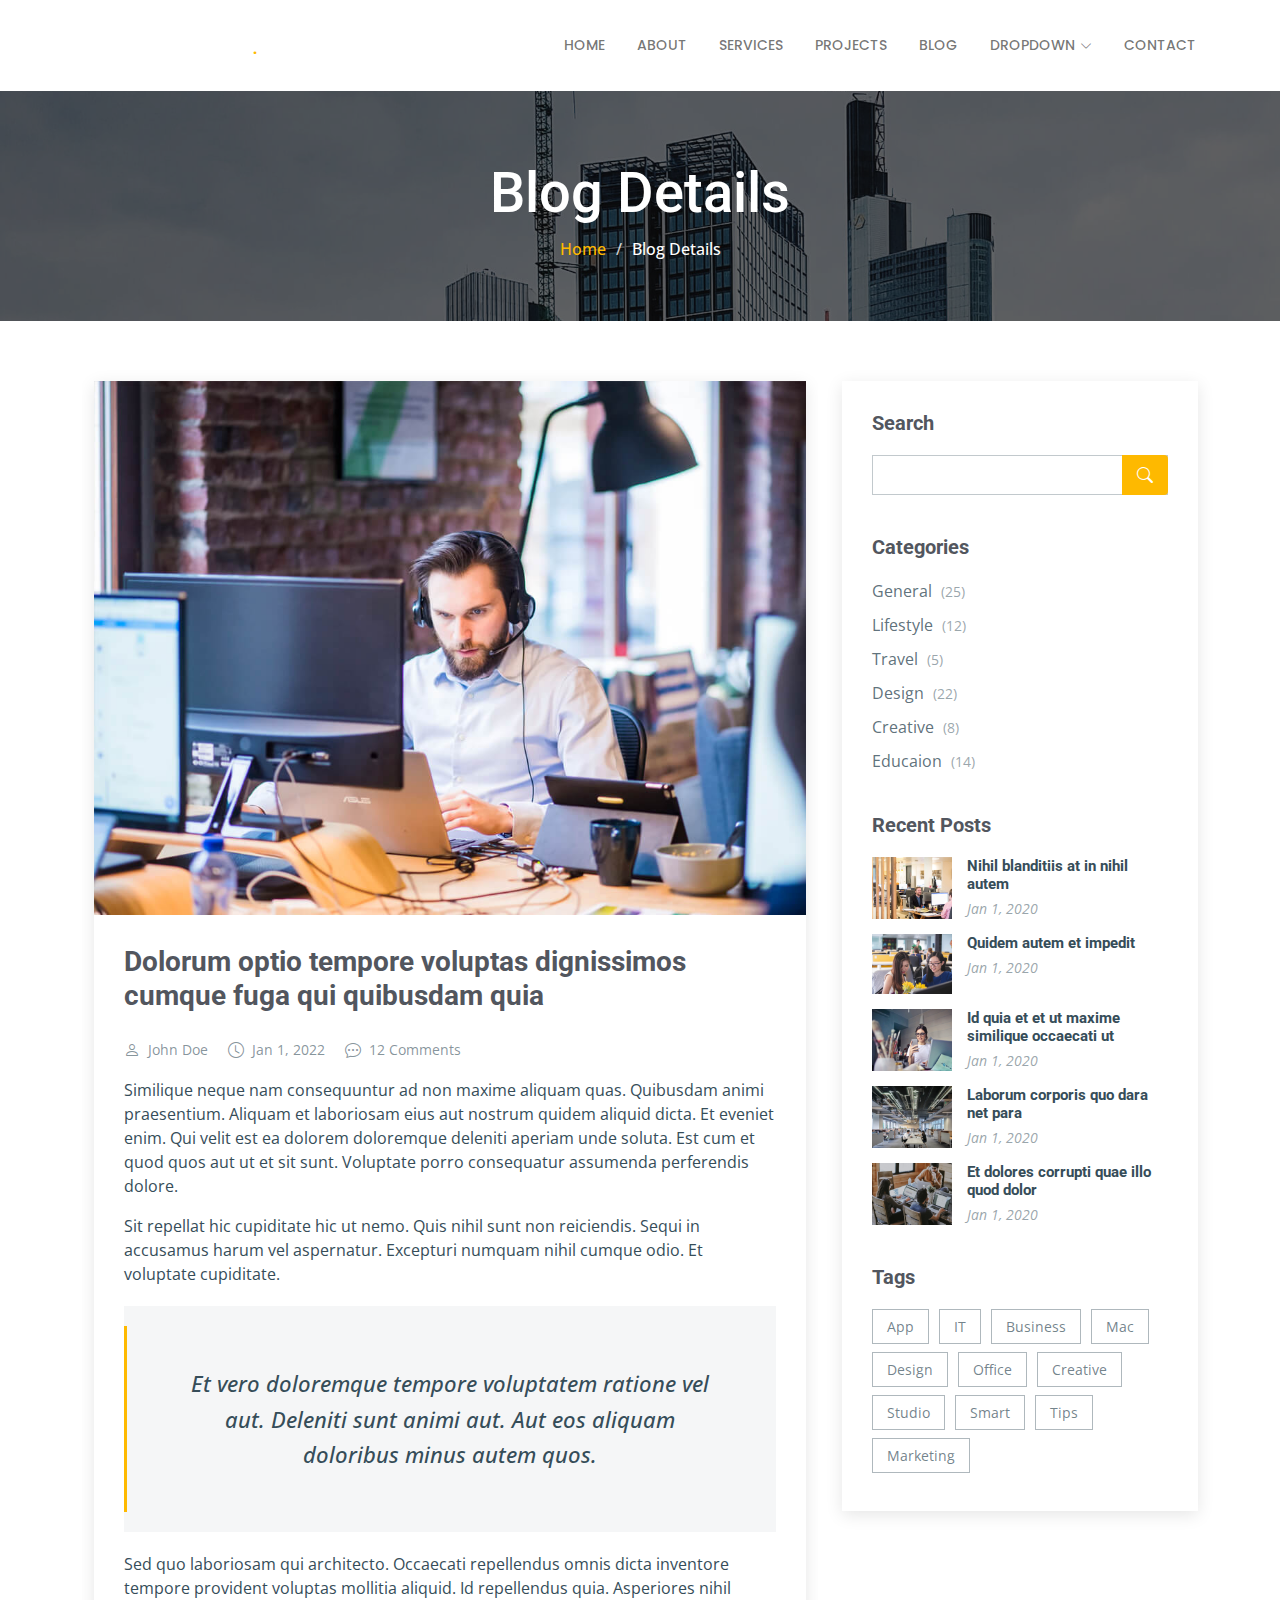
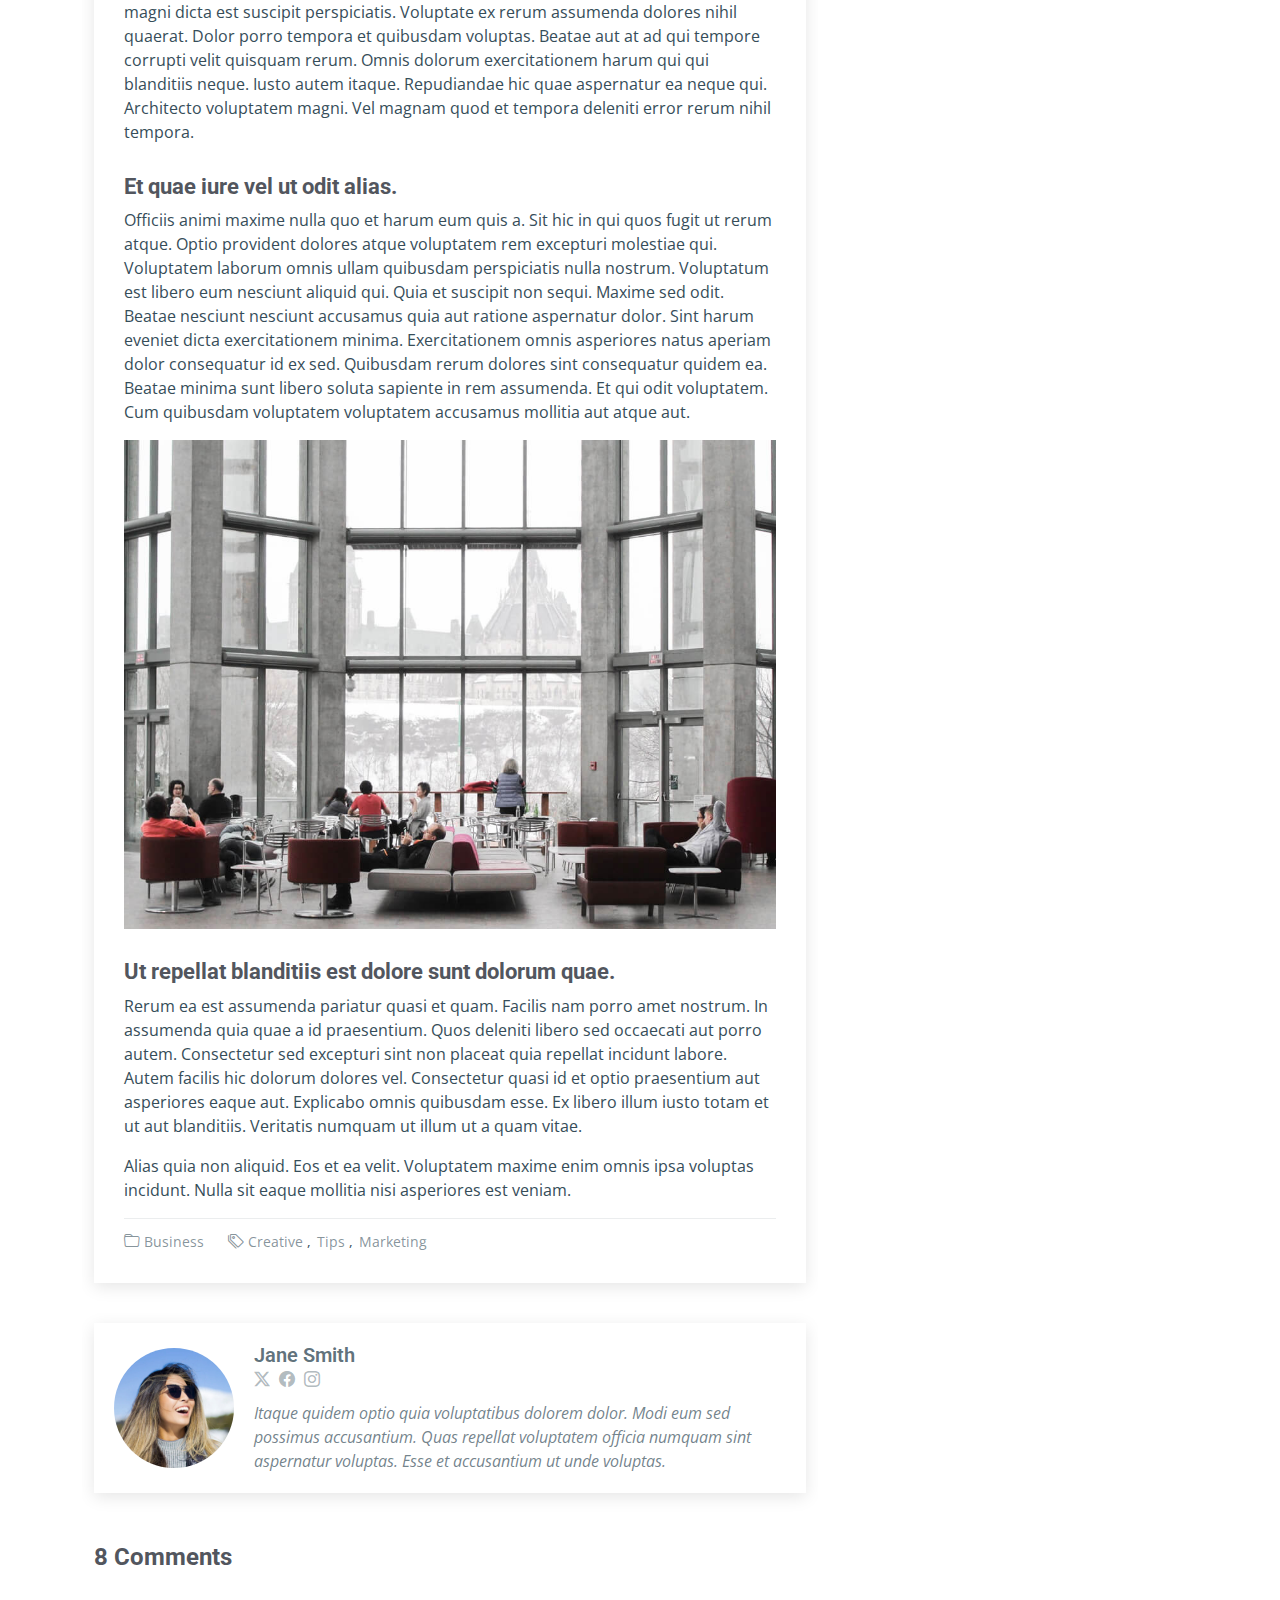
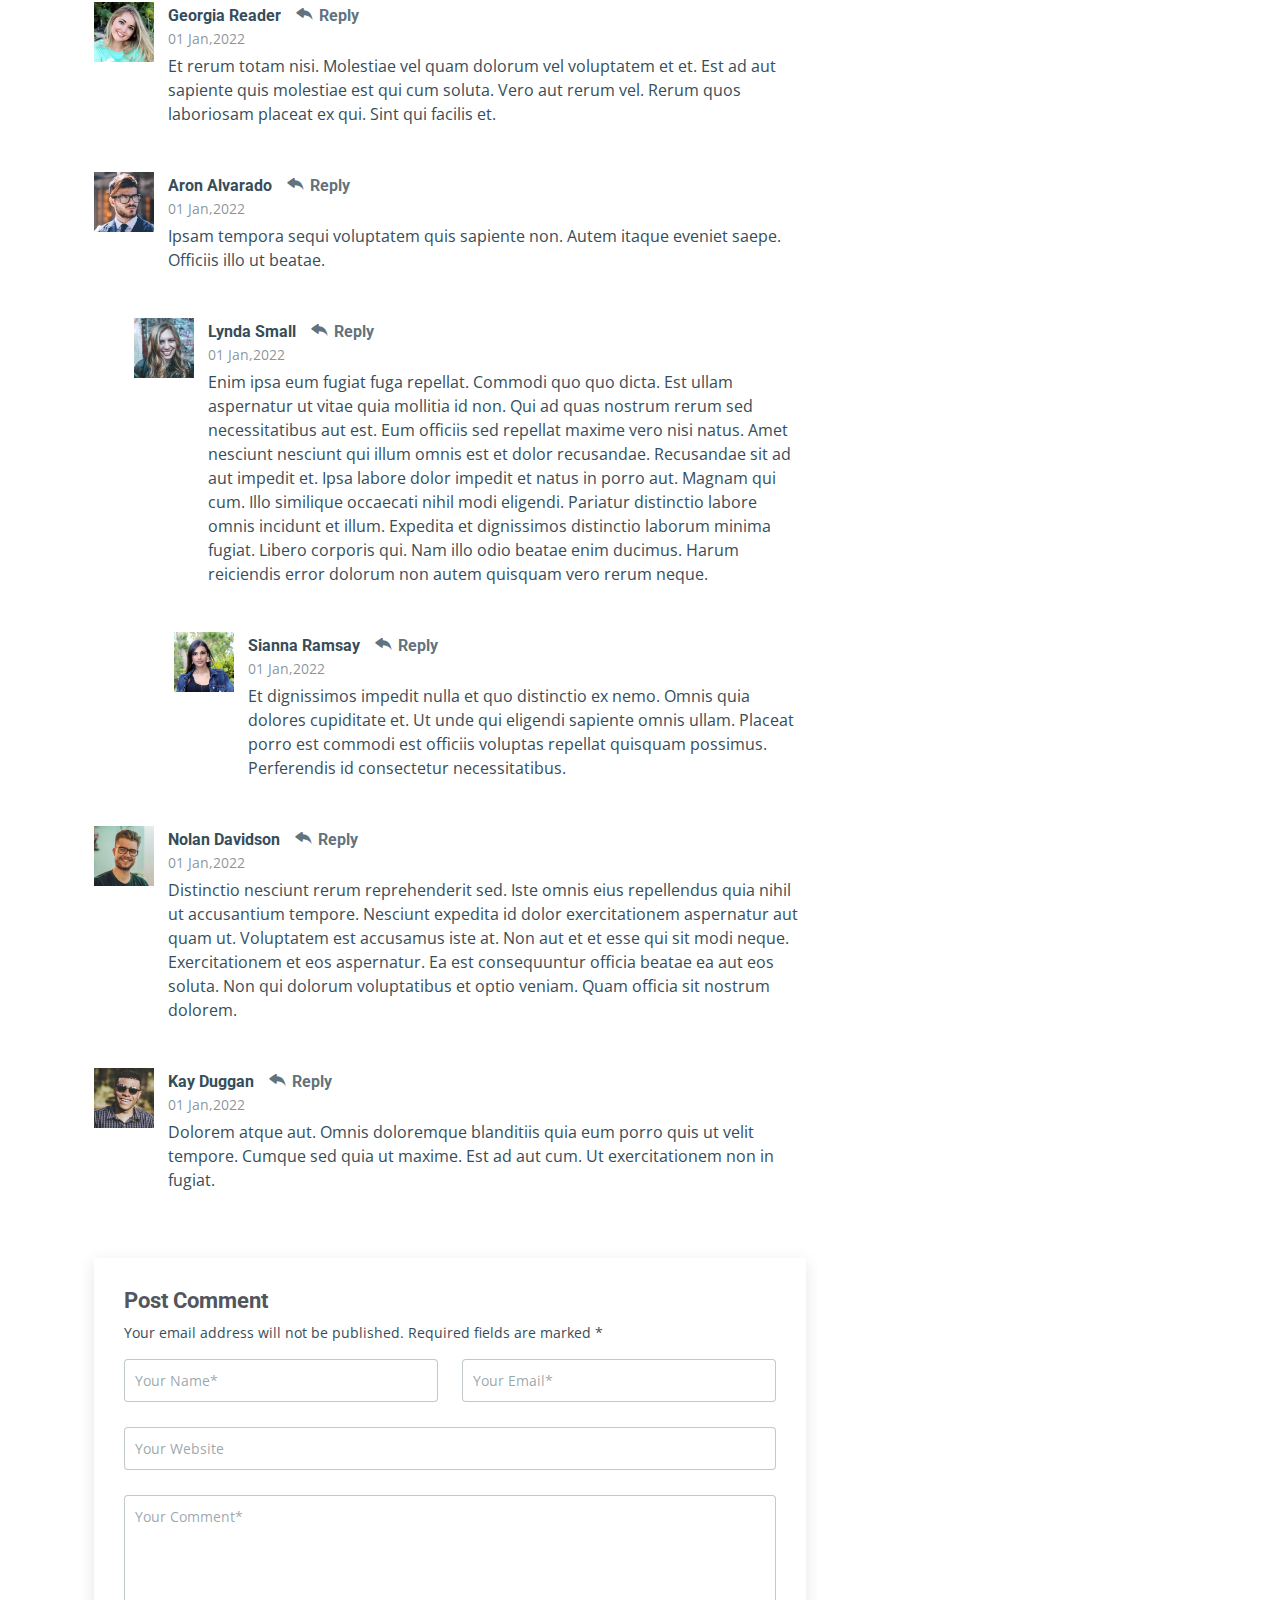
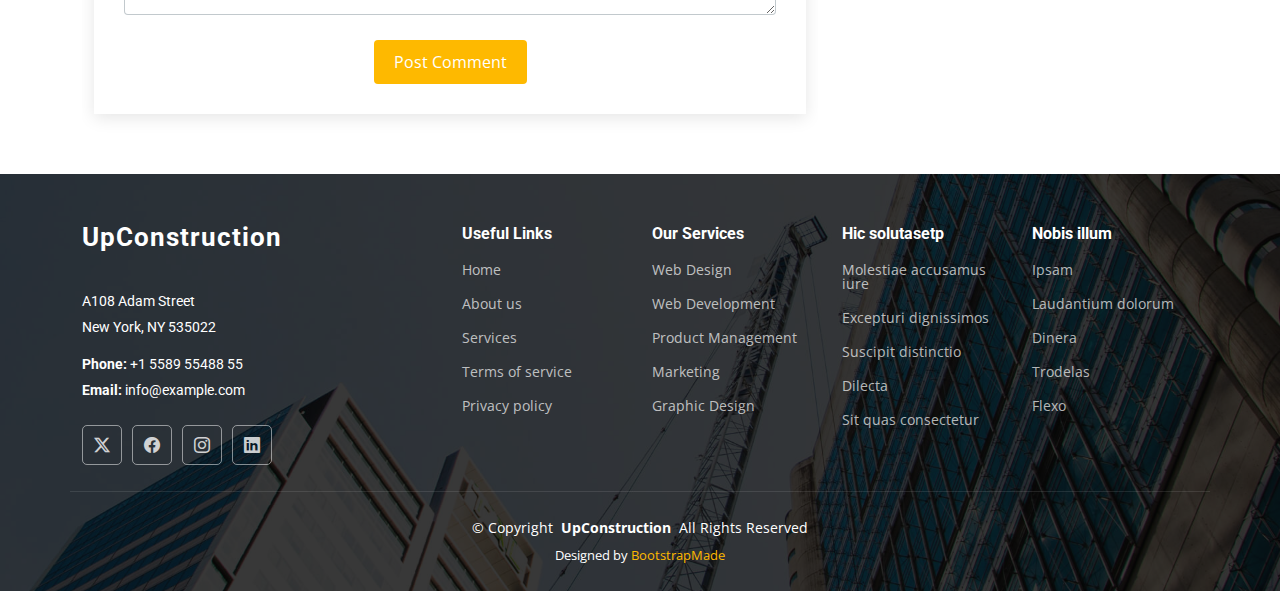
==== blog-details.html @ a58b8986 "Initial commit" ====
<!DOCTYPE html>
<html lang="en">

<head>
  <meta charset="utf-8">
  <meta content="width=device-width, initial-scale=1.0" name="viewport">
  <title>Blog Details - UpConstruction Bootstrap Template</title>
  <meta content="" name="description">
  <meta content="" name="keywords">

  <!-- Favicons -->
  <link href="assets/img/favicon.png" rel="icon">
  <link href="assets/img/apple-touch-icon.png" rel="apple-touch-icon">

  <!-- Fonts -->
  <link href="https://fonts.googleapis.com" rel="preconnect">
  <link href="https://fonts.gstatic.com" rel="preconnect" crossorigin>
  <link href="https://fonts.googleapis.com/css2?family=Roboto:ital,wght@0,100;0,300;0,400;0,500;0,700;0,900;1,100;1,300;1,400;1,500;1,700;1,900&family=Open+Sans:ital,wght@0,300;0,400;0,500;0,600;0,700;0,800;1,300;1,400;1,500;1,600;1,700;1,800&family=Poppins:ital,wght@0,100;0,200;0,300;0,400;0,500;0,600;0,700;0,800;0,900;1,100;1,200;1,300;1,400;1,500;1,600;1,700;1,800;1,900&display=swap" rel="stylesheet">

  <!-- Vendor CSS Files -->
  <link href="assets/vendor/bootstrap/css/bootstrap.min.css" rel="stylesheet">
  <link href="assets/vendor/bootstrap-icons/bootstrap-icons.css" rel="stylesheet">
  <link href="assets/vendor/aos/aos.css" rel="stylesheet">
  <link href="assets/vendor/fontawesome-free/css/all.min.css" rel="stylesheet">
  <link href="assets/vendor/glightbox/css/glightbox.min.css" rel="stylesheet">
  <link href="assets/vendor/swiper/swiper-bundle.min.css" rel="stylesheet">

  <!-- Main CSS File -->
  <link href="assets/css/main.css" rel="stylesheet">

  <!-- =======================================================
  * Template Name: UpConstruction
  * Template URL: https://bootstrapmade.com/upconstruction-bootstrap-construction-website-template/
  * Updated: Jun 29 2024 with Bootstrap v5.3.3
  * Author: BootstrapMade.com
  * License: https://bootstrapmade.com/license/
  ======================================================== -->
</head>

<body class="blog-details-page">

  <header id="header" class="header d-flex align-items-center fixed-top">
    <div class="container-fluid container-xl position-relative d-flex align-items-center justify-content-between">

      <a href="index.html" class="logo d-flex align-items-center">
        <!-- Uncomment the line below if you also wish to use an image logo -->
        <!-- <img src="assets/img/logo.png" alt=""> -->
        <h1 class="sitename">UpConstruction</h1> <span>.</span>
      </a>

      <nav id="navmenu" class="navmenu">
        <ul>
          <li><a href="index.html">Home</a></li>
          <li><a href="about.html">About</a></li>
          <li><a href="services.html">Services</a></li>
          <li><a href="projects.html">Projects</a></li>
          <li><a href="blog.html">Blog</a></li>
          <li class="dropdown"><a href="#"><span>Dropdown</span> <i class="bi bi-chevron-down toggle-dropdown"></i></a>
            <ul>
              <li><a href="#">Dropdown 1</a></li>
              <li class="dropdown"><a href="#"><span>Deep Dropdown</span> <i class="bi bi-chevron-down toggle-dropdown"></i></a>
                <ul>
                  <li><a href="#">Deep Dropdown 1</a></li>
                  <li><a href="#">Deep Dropdown 2</a></li>
                  <li><a href="#">Deep Dropdown 3</a></li>
                  <li><a href="#">Deep Dropdown 4</a></li>
                  <li><a href="#">Deep Dropdown 5</a></li>
                </ul>
              </li>
              <li><a href="#">Dropdown 2</a></li>
              <li><a href="#">Dropdown 3</a></li>
              <li><a href="#">Dropdown 4</a></li>
            </ul>
          </li>
          <li><a href="contact.html">Contact</a></li>
        </ul>
        <i class="mobile-nav-toggle d-xl-none bi bi-list"></i>
      </nav>

    </div>
  </header>

  <main class="main">

    <!-- Page Title -->
    <div class="page-title dark-background" style="background-image: url(assets/img/page-title-bg.jpg);">
      <div class="container position-relative">
        <h1>Blog Details</h1>
        <nav class="breadcrumbs">
          <ol>
            <li><a href="index.html">Home</a></li>
            <li class="current">Blog Details</li>
          </ol>
        </nav>
      </div>
    </div><!-- End Page Title -->

    <div class="container">
      <div class="row">

        <div class="col-lg-8">

          <!-- Blog Details Section -->
          <section id="blog-details" class="blog-details section">
            <div class="container">

              <article class="article">

                <div class="post-img">
                  <img src="assets/img/blog/blog-1.jpg" alt="" class="img-fluid">
                </div>

                <h2 class="title">Dolorum optio tempore voluptas dignissimos cumque fuga qui quibusdam quia</h2>

                <div class="meta-top">
                  <ul>
                    <li class="d-flex align-items-center"><i class="bi bi-person"></i> <a href="blog-details.html">John Doe</a></li>
                    <li class="d-flex align-items-center"><i class="bi bi-clock"></i> <a href="blog-details.html"><time datetime="2020-01-01">Jan 1, 2022</time></a></li>
                    <li class="d-flex align-items-center"><i class="bi bi-chat-dots"></i> <a href="blog-details.html">12 Comments</a></li>
                  </ul>
                </div><!-- End meta top -->

                <div class="content">
                  <p>
                    Similique neque nam consequuntur ad non maxime aliquam quas. Quibusdam animi praesentium. Aliquam et laboriosam eius aut nostrum quidem aliquid dicta.
                    Et eveniet enim. Qui velit est ea dolorem doloremque deleniti aperiam unde soluta. Est cum et quod quos aut ut et sit sunt. Voluptate porro consequatur assumenda perferendis dolore.
                  </p>

                  <p>
                    Sit repellat hic cupiditate hic ut nemo. Quis nihil sunt non reiciendis. Sequi in accusamus harum vel aspernatur. Excepturi numquam nihil cumque odio. Et voluptate cupiditate.
                  </p>

                  <blockquote>
                    <p>
                      Et vero doloremque tempore voluptatem ratione vel aut. Deleniti sunt animi aut. Aut eos aliquam doloribus minus autem quos.
                    </p>
                  </blockquote>

                  <p>
                    Sed quo laboriosam qui architecto. Occaecati repellendus omnis dicta inventore tempore provident voluptas mollitia aliquid. Id repellendus quia. Asperiores nihil magni dicta est suscipit perspiciatis. Voluptate ex rerum assumenda dolores nihil quaerat.
                    Dolor porro tempora et quibusdam voluptas. Beatae aut at ad qui tempore corrupti velit quisquam rerum. Omnis dolorum exercitationem harum qui qui blanditiis neque.
                    Iusto autem itaque. Repudiandae hic quae aspernatur ea neque qui. Architecto voluptatem magni. Vel magnam quod et tempora deleniti error rerum nihil tempora.
                  </p>

                  <h3>Et quae iure vel ut odit alias.</h3>
                  <p>
                    Officiis animi maxime nulla quo et harum eum quis a. Sit hic in qui quos fugit ut rerum atque. Optio provident dolores atque voluptatem rem excepturi molestiae qui. Voluptatem laborum omnis ullam quibusdam perspiciatis nulla nostrum. Voluptatum est libero eum nesciunt aliquid qui.
                    Quia et suscipit non sequi. Maxime sed odit. Beatae nesciunt nesciunt accusamus quia aut ratione aspernatur dolor. Sint harum eveniet dicta exercitationem minima. Exercitationem omnis asperiores natus aperiam dolor consequatur id ex sed. Quibusdam rerum dolores sint consequatur quidem ea.
                    Beatae minima sunt libero soluta sapiente in rem assumenda. Et qui odit voluptatem. Cum quibusdam voluptatem voluptatem accusamus mollitia aut atque aut.
                  </p>
                  <img src="assets/img/blog/blog-inside-post.jpg" class="img-fluid" alt="">

                  <h3>Ut repellat blanditiis est dolore sunt dolorum quae.</h3>
                  <p>
                    Rerum ea est assumenda pariatur quasi et quam. Facilis nam porro amet nostrum. In assumenda quia quae a id praesentium. Quos deleniti libero sed occaecati aut porro autem. Consectetur sed excepturi sint non placeat quia repellat incidunt labore. Autem facilis hic dolorum dolores vel.
                    Consectetur quasi id et optio praesentium aut asperiores eaque aut. Explicabo omnis quibusdam esse. Ex libero illum iusto totam et ut aut blanditiis. Veritatis numquam ut illum ut a quam vitae.
                  </p>
                  <p>
                    Alias quia non aliquid. Eos et ea velit. Voluptatem maxime enim omnis ipsa voluptas incidunt. Nulla sit eaque mollitia nisi asperiores est veniam.
                  </p>

                </div><!-- End post content -->

                <div class="meta-bottom">
                  <i class="bi bi-folder"></i>
                  <ul class="cats">
                    <li><a href="#">Business</a></li>
                  </ul>

                  <i class="bi bi-tags"></i>
                  <ul class="tags">
                    <li><a href="#">Creative</a></li>
                    <li><a href="#">Tips</a></li>
                    <li><a href="#">Marketing</a></li>
                  </ul>
                </div><!-- End meta bottom -->

              </article>

            </div>
          </section><!-- /Blog Details Section -->

          <!-- Blog Author Section -->
          <section id="blog-author" class="blog-author section">

            <div class="container">
              <div class="author-container d-flex align-items-center">
                <img src="assets/img/blog/blog-author.jpg" class="rounded-circle flex-shrink-0" alt="">
                <div>
                  <h4>Jane Smith</h4>
                  <div class="social-links">
                    <a href="https://x.com/#"><i class="bi bi-twitter-x"></i></a>
                    <a href="https://facebook.com/#"><i class="bi bi-facebook"></i></a>
                    <a href="https://instagram.com/#"><i class="biu bi-instagram"></i></a>
                  </div>
                  <p>
                    Itaque quidem optio quia voluptatibus dolorem dolor. Modi eum sed possimus accusantium. Quas repellat voluptatem officia numquam sint aspernatur voluptas. Esse et accusantium ut unde voluptas.
                  </p>
                </div>
              </div>
            </div>

          </section><!-- /Blog Author Section -->

          <!-- Blog Comments Section -->
          <section id="blog-comments" class="blog-comments section">

            <div class="container">

              <h4 class="comments-count">8 Comments</h4>

              <div id="comment-1" class="comment">
                <div class="d-flex">
                  <div class="comment-img"><img src="assets/img/blog/comments-1.jpg" alt=""></div>
                  <div>
                    <h5><a href="">Georgia Reader</a> <a href="#" class="reply"><i class="bi bi-reply-fill"></i> Reply</a></h5>
                    <time datetime="2020-01-01">01 Jan,2022</time>
                    <p>
                      Et rerum totam nisi. Molestiae vel quam dolorum vel voluptatem et et. Est ad aut sapiente quis molestiae est qui cum soluta.
                      Vero aut rerum vel. Rerum quos laboriosam placeat ex qui. Sint qui facilis et.
                    </p>
                  </div>
                </div>
              </div><!-- End comment #1 -->

              <div id="comment-2" class="comment">
                <div class="d-flex">
                  <div class="comment-img"><img src="assets/img/blog/comments-2.jpg" alt=""></div>
                  <div>
                    <h5><a href="">Aron Alvarado</a> <a href="#" class="reply"><i class="bi bi-reply-fill"></i> Reply</a></h5>
                    <time datetime="2020-01-01">01 Jan,2022</time>
                    <p>
                      Ipsam tempora sequi voluptatem quis sapiente non. Autem itaque eveniet saepe. Officiis illo ut beatae.
                    </p>
                  </div>
                </div>

                <div id="comment-reply-1" class="comment comment-reply">
                  <div class="d-flex">
                    <div class="comment-img"><img src="assets/img/blog/comments-3.jpg" alt=""></div>
                    <div>
                      <h5><a href="">Lynda Small</a> <a href="#" class="reply"><i class="bi bi-reply-fill"></i> Reply</a></h5>
                      <time datetime="2020-01-01">01 Jan,2022</time>
                      <p>
                        Enim ipsa eum fugiat fuga repellat. Commodi quo quo dicta. Est ullam aspernatur ut vitae quia mollitia id non. Qui ad quas nostrum rerum sed necessitatibus aut est. Eum officiis sed repellat maxime vero nisi natus. Amet nesciunt nesciunt qui illum omnis est et dolor recusandae.

                        Recusandae sit ad aut impedit et. Ipsa labore dolor impedit et natus in porro aut. Magnam qui cum. Illo similique occaecati nihil modi eligendi. Pariatur distinctio labore omnis incidunt et illum. Expedita et dignissimos distinctio laborum minima fugiat.

                        Libero corporis qui. Nam illo odio beatae enim ducimus. Harum reiciendis error dolorum non autem quisquam vero rerum neque.
                      </p>
                    </div>
                  </div>

                  <div id="comment-reply-2" class="comment comment-reply">
                    <div class="d-flex">
                      <div class="comment-img"><img src="assets/img/blog/comments-4.jpg" alt=""></div>
                      <div>
                        <h5><a href="">Sianna Ramsay</a> <a href="#" class="reply"><i class="bi bi-reply-fill"></i> Reply</a></h5>
                        <time datetime="2020-01-01">01 Jan,2022</time>
                        <p>
                          Et dignissimos impedit nulla et quo distinctio ex nemo. Omnis quia dolores cupiditate et. Ut unde qui eligendi sapiente omnis ullam. Placeat porro est commodi est officiis voluptas repellat quisquam possimus. Perferendis id consectetur necessitatibus.
                        </p>
                      </div>
                    </div>

                  </div><!-- End comment reply #2-->

                </div><!-- End comment reply #1-->

              </div><!-- End comment #2-->

              <div id="comment-3" class="comment">
                <div class="d-flex">
                  <div class="comment-img"><img src="assets/img/blog/comments-5.jpg" alt=""></div>
                  <div>
                    <h5><a href="">Nolan Davidson</a> <a href="#" class="reply"><i class="bi bi-reply-fill"></i> Reply</a></h5>
                    <time datetime="2020-01-01">01 Jan,2022</time>
                    <p>
                      Distinctio nesciunt rerum reprehenderit sed. Iste omnis eius repellendus quia nihil ut accusantium tempore. Nesciunt expedita id dolor exercitationem aspernatur aut quam ut. Voluptatem est accusamus iste at.
                      Non aut et et esse qui sit modi neque. Exercitationem et eos aspernatur. Ea est consequuntur officia beatae ea aut eos soluta. Non qui dolorum voluptatibus et optio veniam. Quam officia sit nostrum dolorem.
                    </p>
                  </div>
                </div>

              </div><!-- End comment #3 -->

              <div id="comment-4" class="comment">
                <div class="d-flex">
                  <div class="comment-img"><img src="assets/img/blog/comments-6.jpg" alt=""></div>
                  <div>
                    <h5><a href="">Kay Duggan</a> <a href="#" class="reply"><i class="bi bi-reply-fill"></i> Reply</a></h5>
                    <time datetime="2020-01-01">01 Jan,2022</time>
                    <p>
                      Dolorem atque aut. Omnis doloremque blanditiis quia eum porro quis ut velit tempore. Cumque sed quia ut maxime. Est ad aut cum. Ut exercitationem non in fugiat.
                    </p>
                  </div>
                </div>

              </div><!-- End comment #4 -->

            </div>

          </section><!-- /Blog Comments Section -->

          <!-- Comment Form Section -->
          <section id="comment-form" class="comment-form section">
            <div class="container">

              <form action="">

                <h4>Post Comment</h4>
                <p>Your email address will not be published. Required fields are marked * </p>
                <div class="row">
                  <div class="col-md-6 form-group">
                    <input name="name" type="text" class="form-control" placeholder="Your Name*">
                  </div>
                  <div class="col-md-6 form-group">
                    <input name="email" type="text" class="form-control" placeholder="Your Email*">
                  </div>
                </div>
                <div class="row">
                  <div class="col form-group">
                    <input name="website" type="text" class="form-control" placeholder="Your Website">
                  </div>
                </div>
                <div class="row">
                  <div class="col form-group">
                    <textarea name="comment" class="form-control" placeholder="Your Comment*"></textarea>
                  </div>
                </div>

                <div class="text-center">
                  <button type="submit" class="btn btn-primary">Post Comment</button>
                </div>

              </form>

            </div>
          </section><!-- /Comment Form Section -->

        </div>

        <div class="col-lg-4 sidebar">

          <div class="widgets-container">

            <!-- Search Widget -->
            <div class="search-widget widget-item">

              <h3 class="widget-title">Search</h3>
              <form action="">
                <input type="text">
                <button type="submit" title="Search"><i class="bi bi-search"></i></button>
              </form>

            </div><!--/Search Widget -->

            <!-- Categories Widget -->
            <div class="categories-widget widget-item">

              <h3 class="widget-title">Categories</h3>
              <ul class="mt-3">
                <li><a href="#">General <span>(25)</span></a></li>
                <li><a href="#">Lifestyle <span>(12)</span></a></li>
                <li><a href="#">Travel <span>(5)</span></a></li>
                <li><a href="#">Design <span>(22)</span></a></li>
                <li><a href="#">Creative <span>(8)</span></a></li>
                <li><a href="#">Educaion <span>(14)</span></a></li>
              </ul>

            </div><!--/Categories Widget -->

            <!-- Recent Posts Widget -->
            <div class="recent-posts-widget widget-item">

              <h3 class="widget-title">Recent Posts</h3>

              <div class="post-item">
                <img src="assets/img/blog/blog-recent-1.jpg" alt="" class="flex-shrink-0">
                <div>
                  <h4><a href="blog-details.html">Nihil blanditiis at in nihil autem</a></h4>
                  <time datetime="2020-01-01">Jan 1, 2020</time>
                </div>
              </div><!-- End recent post item-->

              <div class="post-item">
                <img src="assets/img/blog/blog-recent-2.jpg" alt="" class="flex-shrink-0">
                <div>
                  <h4><a href="blog-details.html">Quidem autem et impedit</a></h4>
                  <time datetime="2020-01-01">Jan 1, 2020</time>
                </div>
              </div><!-- End recent post item-->

              <div class="post-item">
                <img src="assets/img/blog/blog-recent-3.jpg" alt="" class="flex-shrink-0">
                <div>
                  <h4><a href="blog-details.html">Id quia et et ut maxime similique occaecati ut</a></h4>
                  <time datetime="2020-01-01">Jan 1, 2020</time>
                </div>
              </div><!-- End recent post item-->

              <div class="post-item">
                <img src="assets/img/blog/blog-recent-4.jpg" alt="" class="flex-shrink-0">
                <div>
                  <h4><a href="blog-details.html">Laborum corporis quo dara net para</a></h4>
                  <time datetime="2020-01-01">Jan 1, 2020</time>
                </div>
              </div><!-- End recent post item-->

              <div class="post-item">
                <img src="assets/img/blog/blog-recent-5.jpg" alt="" class="flex-shrink-0">
                <div>
                  <h4><a href="blog-details.html">Et dolores corrupti quae illo quod dolor</a></h4>
                  <time datetime="2020-01-01">Jan 1, 2020</time>
                </div>
              </div><!-- End recent post item-->

            </div><!--/Recent Posts Widget -->

            <!-- Tags Widget -->
            <div class="tags-widget widget-item">

              <h3 class="widget-title">Tags</h3>
              <ul>
                <li><a href="#">App</a></li>
                <li><a href="#">IT</a></li>
                <li><a href="#">Business</a></li>
                <li><a href="#">Mac</a></li>
                <li><a href="#">Design</a></li>
                <li><a href="#">Office</a></li>
                <li><a href="#">Creative</a></li>
                <li><a href="#">Studio</a></li>
                <li><a href="#">Smart</a></li>
                <li><a href="#">Tips</a></li>
                <li><a href="#">Marketing</a></li>
              </ul>

            </div><!--/Tags Widget -->

          </div>

        </div>

      </div>
    </div>

  </main>

  <footer id="footer" class="footer dark-background">

    <div class="container footer-top">
      <div class="row gy-4">
        <div class="col-lg-4 col-md-6 footer-about">
          <a href="index.html" class="logo d-flex align-items-center">
            <span class="sitename">UpConstruction</span>
          </a>
          <div class="footer-contact pt-3">
            <p>A108 Adam Street</p>
            <p>New York, NY 535022</p>
            <p class="mt-3"><strong>Phone:</strong> <span>+1 5589 55488 55</span></p>
            <p><strong>Email:</strong> <span>info@example.com</span></p>
          </div>
          <div class="social-links d-flex mt-4">
            <a href=""><i class="bi bi-twitter-x"></i></a>
            <a href=""><i class="bi bi-facebook"></i></a>
            <a href=""><i class="bi bi-instagram"></i></a>
            <a href=""><i class="bi bi-linkedin"></i></a>
          </div>
        </div>

        <div class="col-lg-2 col-md-3 footer-links">
          <h4>Useful Links</h4>
          <ul>
            <li><a href="#">Home</a></li>
            <li><a href="#">About us</a></li>
            <li><a href="#">Services</a></li>
            <li><a href="#">Terms of service</a></li>
            <li><a href="#">Privacy policy</a></li>
          </ul>
        </div>

        <div class="col-lg-2 col-md-3 footer-links">
          <h4>Our Services</h4>
          <ul>
            <li><a href="#">Web Design</a></li>
            <li><a href="#">Web Development</a></li>
            <li><a href="#">Product Management</a></li>
            <li><a href="#">Marketing</a></li>
            <li><a href="#">Graphic Design</a></li>
          </ul>
        </div>

        <div class="col-lg-2 col-md-3 footer-links">
          <h4>Hic solutasetp</h4>
          <ul>
            <li><a href="#">Molestiae accusamus iure</a></li>
            <li><a href="#">Excepturi dignissimos</a></li>
            <li><a href="#">Suscipit distinctio</a></li>
            <li><a href="#">Dilecta</a></li>
            <li><a href="#">Sit quas consectetur</a></li>
          </ul>
        </div>

        <div class="col-lg-2 col-md-3 footer-links">
          <h4>Nobis illum</h4>
          <ul>
            <li><a href="#">Ipsam</a></li>
            <li><a href="#">Laudantium dolorum</a></li>
            <li><a href="#">Dinera</a></li>
            <li><a href="#">Trodelas</a></li>
            <li><a href="#">Flexo</a></li>
          </ul>
        </div>

      </div>
    </div>

    <div class="container copyright text-center mt-4">
      <p>© <span>Copyright</span> <strong class="px-1 sitename">UpConstruction</strong> <span>All Rights Reserved</span></p>
      <div class="credits">
        <!-- All the links in the footer should remain intact. -->
        <!-- You can delete the links only if you've purchased the pro version. -->
        <!-- Licensing information: https://bootstrapmade.com/license/ -->
        <!-- Purchase the pro version with working PHP/AJAX contact form: [buy-url] -->
        Designed by <a href="https://bootstrapmade.com/">BootstrapMade</a>
      </div>
    </div>

  </footer>

  <!-- Scroll Top -->
  <a href="#" id="scroll-top" class="scroll-top d-flex align-items-center justify-content-center"><i class="bi bi-arrow-up-short"></i></a>

  <!-- Preloader -->
  <div id="preloader"></div>

  <!-- Vendor JS Files -->
  <script src="assets/vendor/bootstrap/js/bootstrap.bundle.min.js"></script>
  <script src="assets/vendor/php-email-form/validate.js"></script>
  <script src="assets/vendor/aos/aos.js"></script>
  <script src="assets/vendor/glightbox/js/glightbox.min.js"></script>
  <script src="assets/vendor/imagesloaded/imagesloaded.pkgd.min.js"></script>
  <script src="assets/vendor/isotope-layout/isotope.pkgd.min.js"></script>
  <script src="assets/vendor/swiper/swiper-bundle.min.js"></script>
  <script src="assets/vendor/purecounter/purecounter_vanilla.js"></script>

  <!-- Main JS File -->
  <script src="assets/js/main.js"></script>

</body>

</html>
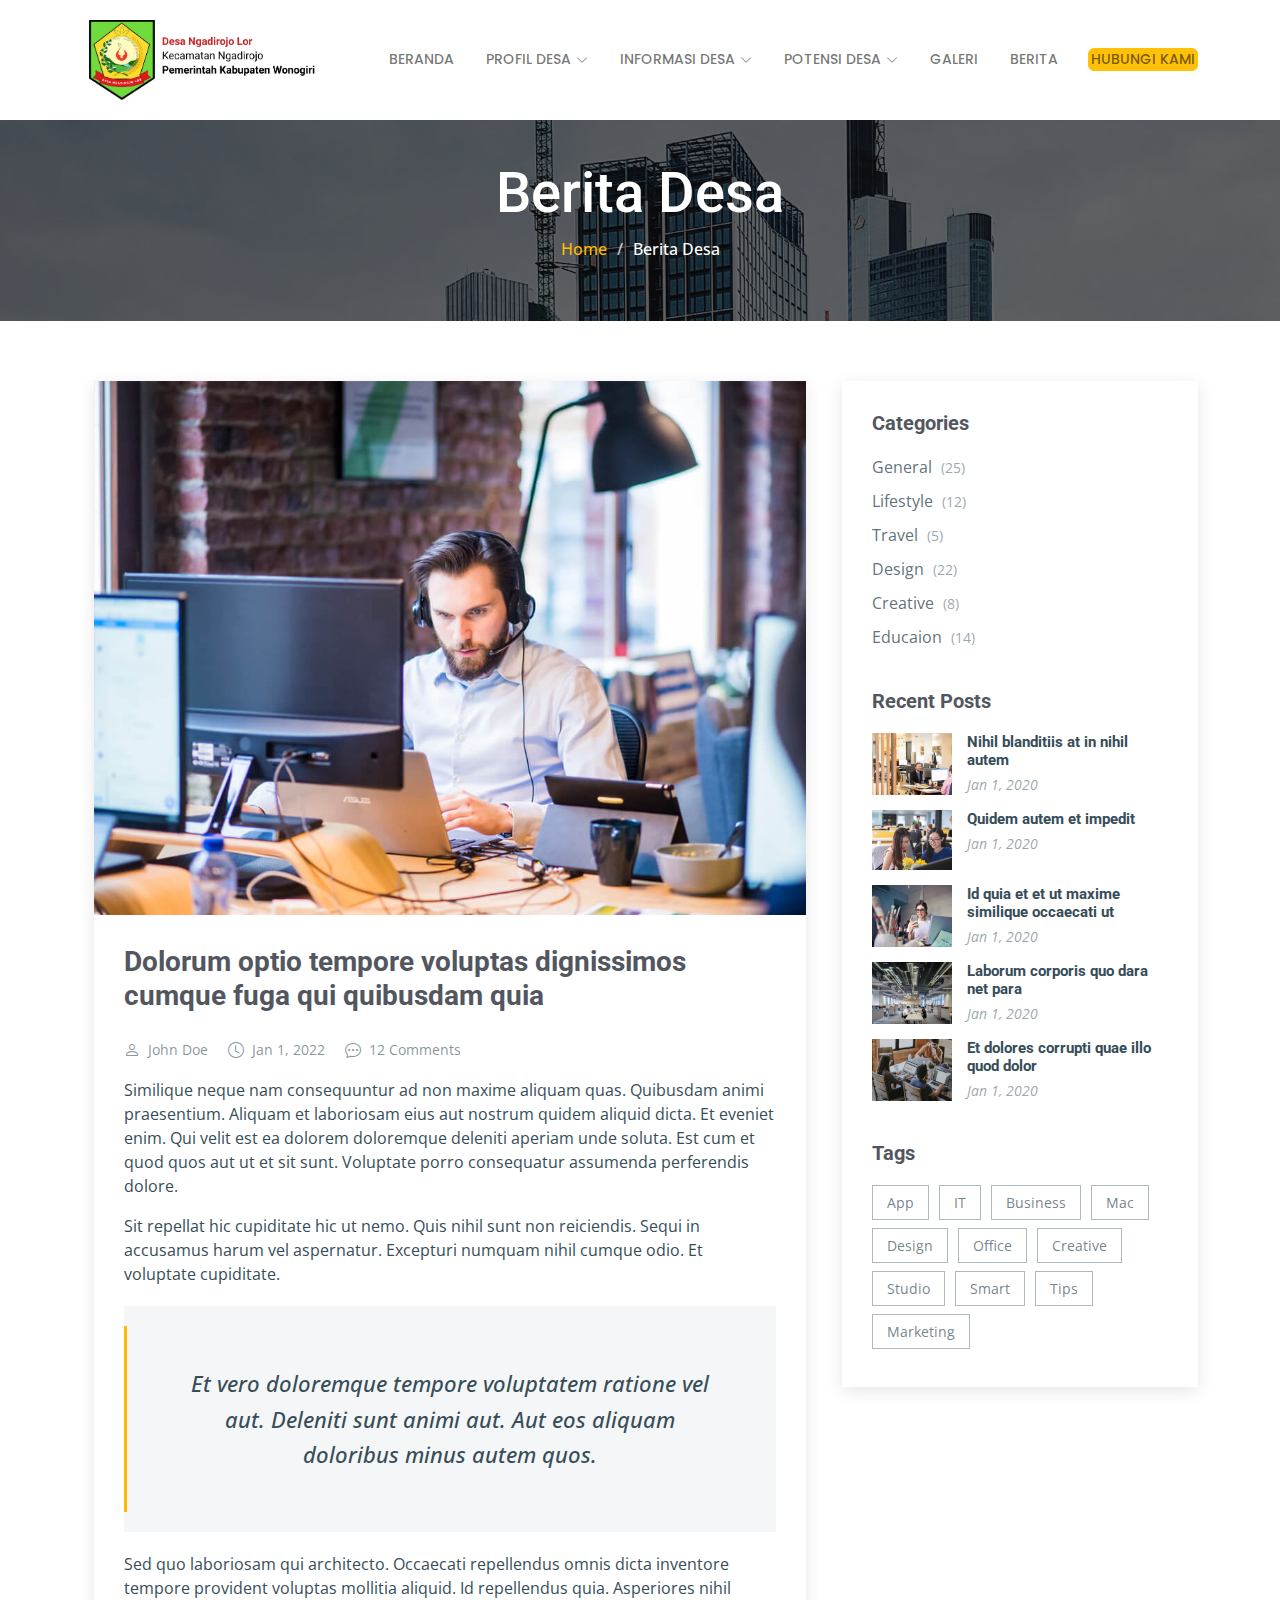
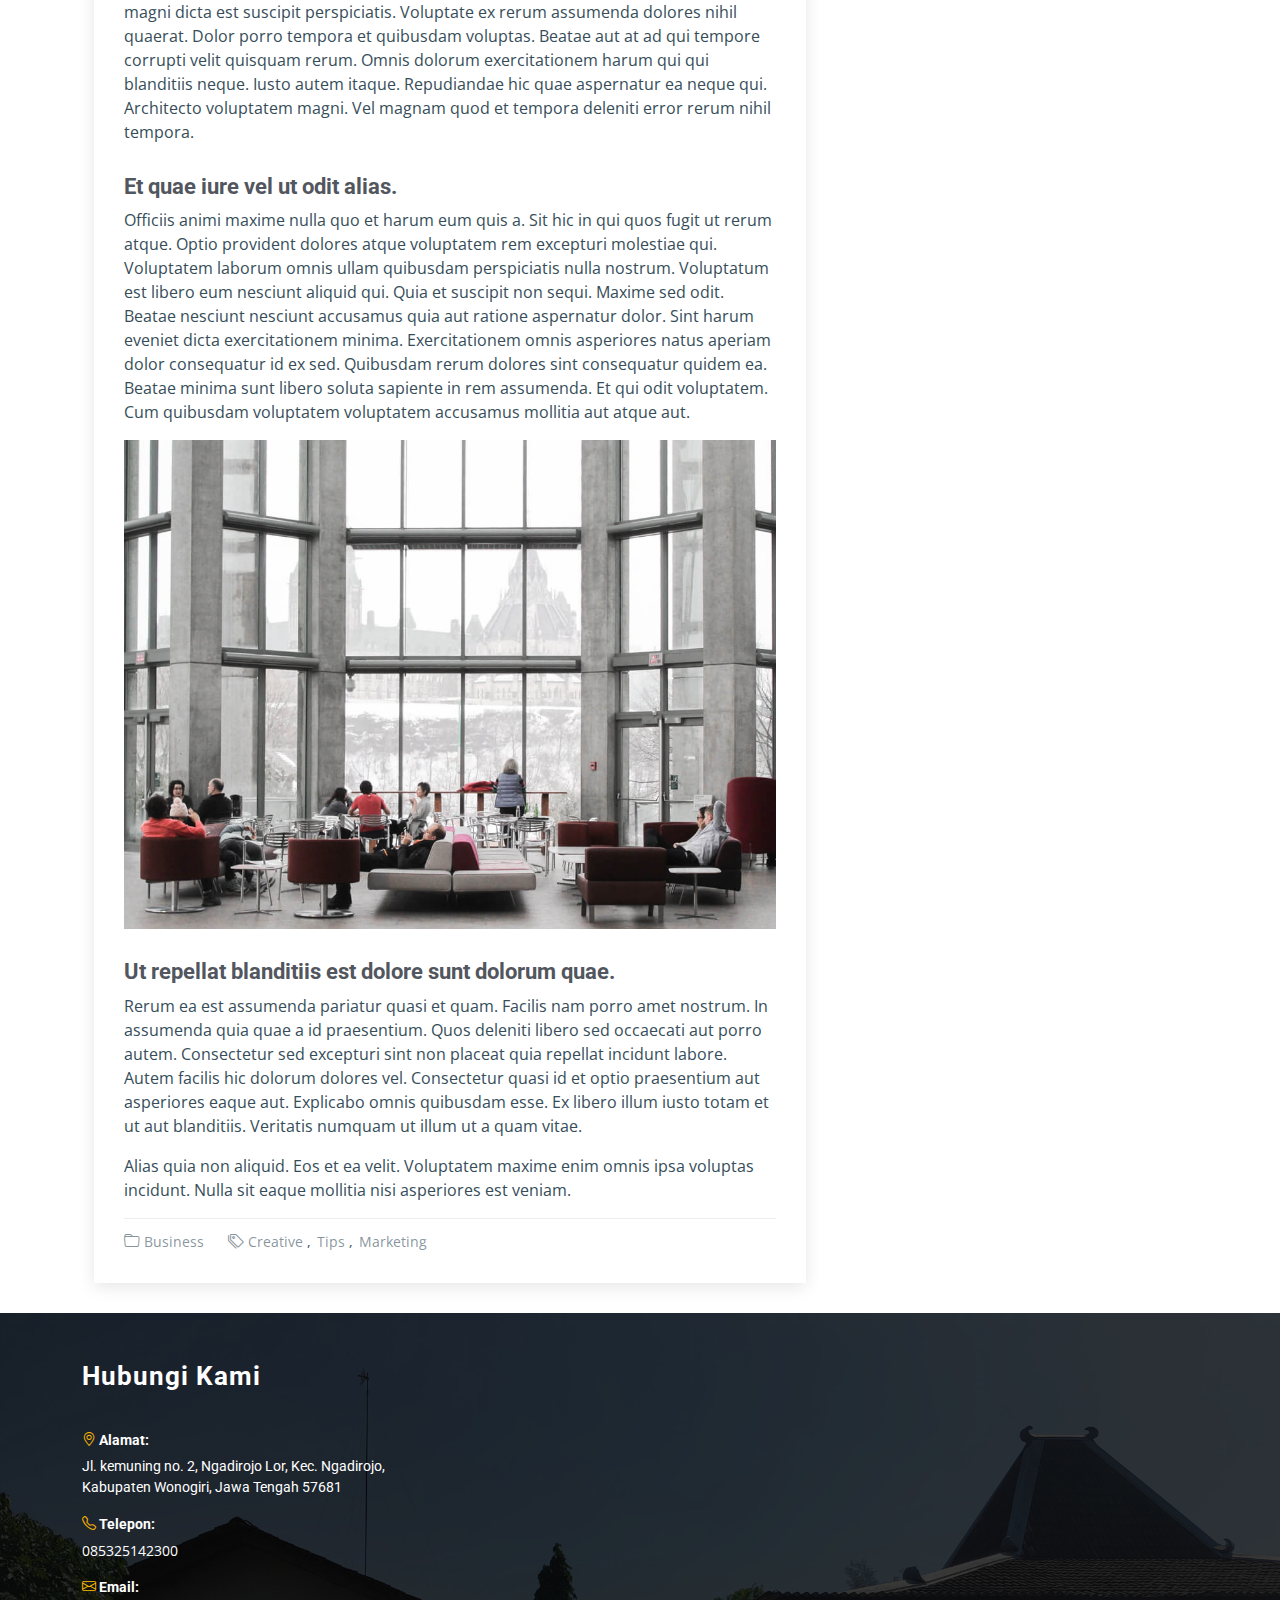
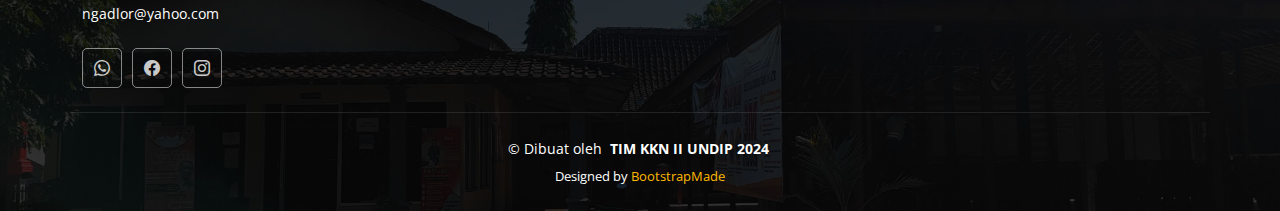
==== commit 5ccec347: "push coba section berita" ====
--- a/blog-details.html
+++ b/blog-details.html
@@ -1,552 +1,518 @@
 <!DOCTYPE html>
 <html lang="en">
-
-<head>
-  <meta charset="utf-8">
-  <meta content="width=device-width, initial-scale=1.0" name="viewport">
-  <title>Blog Details - UpConstruction Bootstrap Template</title>
-  <meta content="" name="description">
-  <meta content="" name="keywords">
-
-  <!-- Favicons -->
-  <link href="assets/img/favicon.png" rel="icon">
-  <link href="assets/img/apple-touch-icon.png" rel="apple-touch-icon">
-
-  <!-- Fonts -->
-  <link href="https://fonts.googleapis.com" rel="preconnect">
-  <link href="https://fonts.gstatic.com" rel="preconnect" crossorigin>
-  <link href="https://fonts.googleapis.com/css2?family=Roboto:ital,wght@0,100;0,300;0,400;0,500;0,700;0,900;1,100;1,300;1,400;1,500;1,700;1,900&family=Open+Sans:ital,wght@0,300;0,400;0,500;0,600;0,700;0,800;1,300;1,400;1,500;1,600;1,700;1,800&family=Poppins:ital,wght@0,100;0,200;0,300;0,400;0,500;0,600;0,700;0,800;0,900;1,100;1,200;1,300;1,400;1,500;1,600;1,700;1,800;1,900&display=swap" rel="stylesheet">
-
-  <!-- Vendor CSS Files -->
-  <link href="assets/vendor/bootstrap/css/bootstrap.min.css" rel="stylesheet">
-  <link href="assets/vendor/bootstrap-icons/bootstrap-icons.css" rel="stylesheet">
-  <link href="assets/vendor/aos/aos.css" rel="stylesheet">
-  <link href="assets/vendor/fontawesome-free/css/all.min.css" rel="stylesheet">
-  <link href="assets/vendor/glightbox/css/glightbox.min.css" rel="stylesheet">
-  <link href="assets/vendor/swiper/swiper-bundle.min.css" rel="stylesheet">
-
-  <!-- Main CSS File -->
-  <link href="assets/css/main.css" rel="stylesheet">
-
-  <!-- =======================================================
+  <head>
+    <meta charset="utf-8" />
+    <meta content="width=device-width, initial-scale=1.0" name="viewport" />
+    <title>Blog Details - UpConstruction Bootstrap Template</title>
+    <meta content="" name="description" />
+    <meta content="" name="keywords" />
+
+    <!-- Favicons -->
+    <link href="assets/img/favicon.png" rel="icon" />
+    <link href="assets/img/apple-touch-icon.png" rel="apple-touch-icon" />
+
+    <!-- Fonts -->
+    <link href="https://fonts.googleapis.com" rel="preconnect" />
+    <link href="https://fonts.gstatic.com" rel="preconnect" crossorigin />
+    <link
+      href="https://fonts.googleapis.com/css2?family=Roboto:ital,wght@0,100;0,300;0,400;0,500;0,700;0,900;1,100;1,300;1,400;1,500;1,700;1,900&family=Open+Sans:ital,wght@0,300;0,400;0,500;0,600;0,700;0,800;1,300;1,400;1,500;1,600;1,700;1,800&family=Poppins:ital,wght@0,100;0,200;0,300;0,400;0,500;0,600;0,700;0,800;0,900;1,100;1,200;1,300;1,400;1,500;1,600;1,700;1,800;1,900&display=swap"
+      rel="stylesheet"
+    />
+
+    <!-- Vendor CSS Files -->
+    <link
+      href="assets/vendor/bootstrap/css/bootstrap.min.css"
+      rel="stylesheet"
+    />
+    <link
+      href="assets/vendor/bootstrap-icons/bootstrap-icons.css"
+      rel="stylesheet"
+    />
+    <link href="assets/vendor/aos/aos.css" rel="stylesheet" />
+    <link
+      href="assets/vendor/fontawesome-free/css/all.min.css"
+      rel="stylesheet"
+    />
+    <link
+      href="assets/vendor/glightbox/css/glightbox.min.css"
+      rel="stylesheet"
+    />
+    <link href="assets/vendor/swiper/swiper-bundle.min.css" rel="stylesheet" />
+
+    <!-- Main CSS File -->
+    <link href="assets/css/main.css" rel="stylesheet" />
+
+    <!-- =======================================================
   * Template Name: UpConstruction
   * Template URL: https://bootstrapmade.com/upconstruction-bootstrap-construction-website-template/
   * Updated: Jun 29 2024 with Bootstrap v5.3.3
   * Author: BootstrapMade.com
   * License: https://bootstrapmade.com/license/
   ======================================================== -->
-</head>
-
-<body class="blog-details-page">
-
-  <header id="header" class="header d-flex align-items-center fixed-top">
-    <div class="container-fluid container-xl position-relative d-flex align-items-center justify-content-between">
-
-      <a href="index.html" class="logo d-flex align-items-center">
-        <!-- Uncomment the line below if you also wish to use an image logo -->
-        <!-- <img src="assets/img/logo.png" alt=""> -->
-        <h1 class="sitename">UpConstruction</h1> <span>.</span>
-      </a>
-
-      <nav id="navmenu" class="navmenu">
-        <ul>
-          <li><a href="index.html">Home</a></li>
-          <li><a href="about.html">About</a></li>
-          <li><a href="services.html">Services</a></li>
-          <li><a href="projects.html">Projects</a></li>
-          <li><a href="blog.html">Blog</a></li>
-          <li class="dropdown"><a href="#"><span>Dropdown</span> <i class="bi bi-chevron-down toggle-dropdown"></i></a>
-            <ul>
-              <li><a href="#">Dropdown 1</a></li>
-              <li class="dropdown"><a href="#"><span>Deep Dropdown</span> <i class="bi bi-chevron-down toggle-dropdown"></i></a>
-                <ul>
-                  <li><a href="#">Deep Dropdown 1</a></li>
-                  <li><a href="#">Deep Dropdown 2</a></li>
-                  <li><a href="#">Deep Dropdown 3</a></li>
-                  <li><a href="#">Deep Dropdown 4</a></li>
-                  <li><a href="#">Deep Dropdown 5</a></li>
-                </ul>
-              </li>
-              <li><a href="#">Dropdown 2</a></li>
-              <li><a href="#">Dropdown 3</a></li>
-              <li><a href="#">Dropdown 4</a></li>
-            </ul>
-          </li>
-          <li><a href="contact.html">Contact</a></li>
-        </ul>
-        <i class="mobile-nav-toggle d-xl-none bi bi-list"></i>
-      </nav>
-
-    </div>
-  </header>
-
-  <main class="main">
-
-    <!-- Page Title -->
-    <div class="page-title dark-background" style="background-image: url(assets/img/page-title-bg.jpg);">
-      <div class="container position-relative">
-        <h1>Blog Details</h1>
-        <nav class="breadcrumbs">
-          <ol>
-            <li><a href="index.html">Home</a></li>
-            <li class="current">Blog Details</li>
-          </ol>
+  </head>
+
+  <body class="blog-details-page">
+    <header id="header" class="header d-flex align-items-center fixed-top">
+      <div
+        class="container-fluid container-xl position-relative d-flex align-items-center justify-content-between"
+      >
+        <a href="index.html" class="logo d-flex align-items-center">
+          <!-- Uncomment the line below if you also wish to use an image logo -->
+          <img src="assets/img/logo.png" alt="" />
+        </a>
+
+        <nav id="navmenu" class="navmenu">
+          <ul>
+            <li><a href="index.html">Beranda</a></li>
+            <li class="dropdown">
+              <a href="index.html"
+                ><span>Profil Desa</span>
+                <i class="bi bi-chevron-down toggle-dropdown"></i
+              ></a>
+              <ul>
+                <li><a href="index.html#tentang">Tentang</a></li>
+                <li><a href="index.html#visi-misi">Visi dan Misi</a></li>
+              </ul>
+            </li>
+            <li class="dropdown">
+              <a href="data.html"
+                ><span>Informasi Desa</span>
+                <i class="bi bi-chevron-down toggle-dropdown"></i
+              ></a>
+              <ul>
+                <li><a href="data.html">Keadaan Sosial</a></li>
+                <li><a href="data.html#data-penduduk">Data Penduduk</a></li>
+                <li><a href="data.html#data-pegawai">Data Pegawai</a></li>
+              </ul>
+            </li>
+            <li class="dropdown">
+              <a href="potensi.html"
+                ><span>Potensi Desa</span>
+                <i class="bi bi-chevron-down toggle-dropdown"></i
+              ></a>
+              <ul>
+                <li><a href="potensi.html">Informasi</a></li>
+                <li>
+                  <a href="potensi.html#potensi-wilayah">Potensi Wilayah</a>
+                </li>
+                <li><a href="potensi.html#potensi-SDA">Potensi SDA</a></li>
+                <li><a href="potensi.html#potensi-SDM">Potensi SDM</a></li>
+              </ul>
+            </li>
+            <li><a href="galeri.html">Galeri</a></li>
+            <li><a href="blog.html">Berita</a></li>
+            <li>
+              <a href="#footer" class="btn btn-warning">Hubungi Kami</a>
+            </li>
+          </ul>
+          <i class="mobile-nav-toggle d-xl-none bi bi-list"></i>
         </nav>
       </div>
-    </div><!-- End Page Title -->
-
-    <div class="container">
-      <div class="row">
-
-        <div class="col-lg-8">
-
-          <!-- Blog Details Section -->
-          <section id="blog-details" class="blog-details section">
-            <div class="container">
-
-              <article class="article">
-
-                <div class="post-img">
-                  <img src="assets/img/blog/blog-1.jpg" alt="" class="img-fluid">
+    </header>
+
+    <main class="main">
+      <!-- Page Title -->
+      <div
+        class="page-title dark-background"
+        style="background-image: url(assets/img/page-title-bg.jpg)"
+      >
+        <div class="container position-relative">
+          <h1>Berita Desa</h1>
+          <nav class="breadcrumbs">
+            <ol>
+              <li><a href="index.html">Home</a></li>
+              <li class="current">Berita Desa</li>
+            </ol>
+          </nav>
+        </div>
+      </div>
+      <!-- End Page Title -->
+
+      <div class="container">
+        <div class="row">
+          <div class="col-lg-8">
+            <!-- Blog Details Section -->
+            <section id="blog-details" class="blog-details section">
+              <div class="container">
+                <article class="article">
+                  <div class="post-img">
+                    <img
+                      src="assets/img/blog/blog-1.jpg"
+                      alt=""
+                      class="img-fluid"
+                    />
+                  </div>
+
+                  <h2 class="title">
+                    Dolorum optio tempore voluptas dignissimos cumque fuga qui
+                    quibusdam quia
+                  </h2>
+
+                  <div class="meta-top">
+                    <ul>
+                      <li class="d-flex align-items-center">
+                        <i class="bi bi-person"></i>
+                        <a href="blog-details.html">John Doe</a>
+                      </li>
+                      <li class="d-flex align-items-center">
+                        <i class="bi bi-clock"></i>
+                        <a href="blog-details.html"
+                          ><time datetime="2020-01-01">Jan 1, 2022</time></a
+                        >
+                      </li>
+                      <li class="d-flex align-items-center">
+                        <i class="bi bi-chat-dots"></i>
+                        <a href="blog-details.html">12 Comments</a>
+                      </li>
+                    </ul>
+                  </div>
+                  <!-- End meta top -->
+
+                  <div class="content">
+                    <p>
+                      Similique neque nam consequuntur ad non maxime aliquam
+                      quas. Quibusdam animi praesentium. Aliquam et laboriosam
+                      eius aut nostrum quidem aliquid dicta. Et eveniet enim.
+                      Qui velit est ea dolorem doloremque deleniti aperiam unde
+                      soluta. Est cum et quod quos aut ut et sit sunt. Voluptate
+                      porro consequatur assumenda perferendis dolore.
+                    </p>
+
+                    <p>
+                      Sit repellat hic cupiditate hic ut nemo. Quis nihil sunt
+                      non reiciendis. Sequi in accusamus harum vel aspernatur.
+                      Excepturi numquam nihil cumque odio. Et voluptate
+                      cupiditate.
+                    </p>
+
+                    <blockquote>
+                      <p>
+                        Et vero doloremque tempore voluptatem ratione vel aut.
+                        Deleniti sunt animi aut. Aut eos aliquam doloribus minus
+                        autem quos.
+                      </p>
+                    </blockquote>
+
+                    <p>
+                      Sed quo laboriosam qui architecto. Occaecati repellendus
+                      omnis dicta inventore tempore provident voluptas mollitia
+                      aliquid. Id repellendus quia. Asperiores nihil magni dicta
+                      est suscipit perspiciatis. Voluptate ex rerum assumenda
+                      dolores nihil quaerat. Dolor porro tempora et quibusdam
+                      voluptas. Beatae aut at ad qui tempore corrupti velit
+                      quisquam rerum. Omnis dolorum exercitationem harum qui qui
+                      blanditiis neque. Iusto autem itaque. Repudiandae hic quae
+                      aspernatur ea neque qui. Architecto voluptatem magni. Vel
+                      magnam quod et tempora deleniti error rerum nihil tempora.
+                    </p>
+
+                    <h3>Et quae iure vel ut odit alias.</h3>
+                    <p>
+                      Officiis animi maxime nulla quo et harum eum quis a. Sit
+                      hic in qui quos fugit ut rerum atque. Optio provident
+                      dolores atque voluptatem rem excepturi molestiae qui.
+                      Voluptatem laborum omnis ullam quibusdam perspiciatis
+                      nulla nostrum. Voluptatum est libero eum nesciunt aliquid
+                      qui. Quia et suscipit non sequi. Maxime sed odit. Beatae
+                      nesciunt nesciunt accusamus quia aut ratione aspernatur
+                      dolor. Sint harum eveniet dicta exercitationem minima.
+                      Exercitationem omnis asperiores natus aperiam dolor
+                      consequatur id ex sed. Quibusdam rerum dolores sint
+                      consequatur quidem ea. Beatae minima sunt libero soluta
+                      sapiente in rem assumenda. Et qui odit voluptatem. Cum
+                      quibusdam voluptatem voluptatem accusamus mollitia aut
+                      atque aut.
+                    </p>
+                    <img
+                      src="assets/img/blog/blog-inside-post.jpg"
+                      class="img-fluid"
+                      alt=""
+                    />
+
+                    <h3>
+                      Ut repellat blanditiis est dolore sunt dolorum quae.
+                    </h3>
+                    <p>
+                      Rerum ea est assumenda pariatur quasi et quam. Facilis nam
+                      porro amet nostrum. In assumenda quia quae a id
+                      praesentium. Quos deleniti libero sed occaecati aut porro
+                      autem. Consectetur sed excepturi sint non placeat quia
+                      repellat incidunt labore. Autem facilis hic dolorum
+                      dolores vel. Consectetur quasi id et optio praesentium aut
+                      asperiores eaque aut. Explicabo omnis quibusdam esse. Ex
+                      libero illum iusto totam et ut aut blanditiis. Veritatis
+                      numquam ut illum ut a quam vitae.
+                    </p>
+                    <p>
+                      Alias quia non aliquid. Eos et ea velit. Voluptatem maxime
+                      enim omnis ipsa voluptas incidunt. Nulla sit eaque
+                      mollitia nisi asperiores est veniam.
+                    </p>
+                  </div>
+                  <!-- End post content -->
+
+                  <div class="meta-bottom">
+                    <i class="bi bi-folder"></i>
+                    <ul class="cats">
+                      <li><a href="#">Business</a></li>
+                    </ul>
+
+                    <i class="bi bi-tags"></i>
+                    <ul class="tags">
+                      <li><a href="#">Creative</a></li>
+                      <li><a href="#">Tips</a></li>
+                      <li><a href="#">Marketing</a></li>
+                    </ul>
+                  </div>
+                  <!-- End meta bottom -->
+                </article>
+              </div>
+            </section>
+            <!-- /Blog Details Section -->
+          </div>
+
+          <div class="col-lg-4 sidebar">
+            <div class="widgets-container">
+              <!-- Search Widget -->
+              <!-- <div class="search-widget widget-item">
+                <h3 class="widget-title">Search</h3>
+                <form action="">
+                  <input type="text" />
+                  <button type="submit" title="Search">
+                    <i class="bi bi-search"></i>
+                  </button>
+                </form>
+              </div> -->
+              <!--/Search Widget -->
+
+              <!-- Categories Widget -->
+              <div class="categories-widget widget-item">
+                <h3 class="widget-title">Categories</h3>
+                <ul class="mt-3">
+                  <li>
+                    <a href="#">General <span>(25)</span></a>
+                  </li>
+                  <li>
+                    <a href="#">Lifestyle <span>(12)</span></a>
+                  </li>
+                  <li>
+                    <a href="#">Travel <span>(5)</span></a>
+                  </li>
+                  <li>
+                    <a href="#">Design <span>(22)</span></a>
+                  </li>
+                  <li>
+                    <a href="#">Creative <span>(8)</span></a>
+                  </li>
+                  <li>
+                    <a href="#">Educaion <span>(14)</span></a>
+                  </li>
+                </ul>
+              </div>
+              <!--/Categories Widget -->
+
+              <!-- Recent Posts Widget -->
+              <div class="recent-posts-widget widget-item">
+                <h3 class="widget-title">Recent Posts</h3>
+
+                <div class="post-item">
+                  <img
+                    src="assets/img/blog/blog-recent-1.jpg"
+                    alt=""
+                    class="flex-shrink-0"
+                  />
+                  <div>
+                    <h4>
+                      <a href="blog-details.html"
+                        >Nihil blanditiis at in nihil autem</a
+                      >
+                    </h4>
+                    <time datetime="2020-01-01">Jan 1, 2020</time>
+                  </div>
                 </div>
-
-                <h2 class="title">Dolorum optio tempore voluptas dignissimos cumque fuga qui quibusdam quia</h2>
-
-                <div class="meta-top">
-                  <ul>
-                    <li class="d-flex align-items-center"><i class="bi bi-person"></i> <a href="blog-details.html">John Doe</a></li>
-                    <li class="d-flex align-items-center"><i class="bi bi-clock"></i> <a href="blog-details.html"><time datetime="2020-01-01">Jan 1, 2022</time></a></li>
-                    <li class="d-flex align-items-center"><i class="bi bi-chat-dots"></i> <a href="blog-details.html">12 Comments</a></li>
-                  </ul>
-                </div><!-- End meta top -->
-
-                <div class="content">
-                  <p>
-                    Similique neque nam consequuntur ad non maxime aliquam quas. Quibusdam animi praesentium. Aliquam et laboriosam eius aut nostrum quidem aliquid dicta.
-                    Et eveniet enim. Qui velit est ea dolorem doloremque deleniti aperiam unde soluta. Est cum et quod quos aut ut et sit sunt. Voluptate porro consequatur assumenda perferendis dolore.
-                  </p>
-
-                  <p>
-                    Sit repellat hic cupiditate hic ut nemo. Quis nihil sunt non reiciendis. Sequi in accusamus harum vel aspernatur. Excepturi numquam nihil cumque odio. Et voluptate cupiditate.
-                  </p>
-
-                  <blockquote>
-                    <p>
-                      Et vero doloremque tempore voluptatem ratione vel aut. Deleniti sunt animi aut. Aut eos aliquam doloribus minus autem quos.
-                    </p>
-                  </blockquote>
-
-                  <p>
-                    Sed quo laboriosam qui architecto. Occaecati repellendus omnis dicta inventore tempore provident voluptas mollitia aliquid. Id repellendus quia. Asperiores nihil magni dicta est suscipit perspiciatis. Voluptate ex rerum assumenda dolores nihil quaerat.
-                    Dolor porro tempora et quibusdam voluptas. Beatae aut at ad qui tempore corrupti velit quisquam rerum. Omnis dolorum exercitationem harum qui qui blanditiis neque.
-                    Iusto autem itaque. Repudiandae hic quae aspernatur ea neque qui. Architecto voluptatem magni. Vel magnam quod et tempora deleniti error rerum nihil tempora.
-                  </p>
-
-                  <h3>Et quae iure vel ut odit alias.</h3>
-                  <p>
-                    Officiis animi maxime nulla quo et harum eum quis a. Sit hic in qui quos fugit ut rerum atque. Optio provident dolores atque voluptatem rem excepturi molestiae qui. Voluptatem laborum omnis ullam quibusdam perspiciatis nulla nostrum. Voluptatum est libero eum nesciunt aliquid qui.
-                    Quia et suscipit non sequi. Maxime sed odit. Beatae nesciunt nesciunt accusamus quia aut ratione aspernatur dolor. Sint harum eveniet dicta exercitationem minima. Exercitationem omnis asperiores natus aperiam dolor consequatur id ex sed. Quibusdam rerum dolores sint consequatur quidem ea.
-                    Beatae minima sunt libero soluta sapiente in rem assumenda. Et qui odit voluptatem. Cum quibusdam voluptatem voluptatem accusamus mollitia aut atque aut.
-                  </p>
-                  <img src="assets/img/blog/blog-inside-post.jpg" class="img-fluid" alt="">
-
-                  <h3>Ut repellat blanditiis est dolore sunt dolorum quae.</h3>
-                  <p>
-                    Rerum ea est assumenda pariatur quasi et quam. Facilis nam porro amet nostrum. In assumenda quia quae a id praesentium. Quos deleniti libero sed occaecati aut porro autem. Consectetur sed excepturi sint non placeat quia repellat incidunt labore. Autem facilis hic dolorum dolores vel.
-                    Consectetur quasi id et optio praesentium aut asperiores eaque aut. Explicabo omnis quibusdam esse. Ex libero illum iusto totam et ut aut blanditiis. Veritatis numquam ut illum ut a quam vitae.
-                  </p>
-                  <p>
-                    Alias quia non aliquid. Eos et ea velit. Voluptatem maxime enim omnis ipsa voluptas incidunt. Nulla sit eaque mollitia nisi asperiores est veniam.
-                  </p>
-
-                </div><!-- End post content -->
-
-                <div class="meta-bottom">
-                  <i class="bi bi-folder"></i>
-                  <ul class="cats">
-                    <li><a href="#">Business</a></li>
-                  </ul>
-
-                  <i class="bi bi-tags"></i>
-                  <ul class="tags">
-                    <li><a href="#">Creative</a></li>
-                    <li><a href="#">Tips</a></li>
-                    <li><a href="#">Marketing</a></li>
-                  </ul>
-                </div><!-- End meta bottom -->
-
-              </article>
-
+                <!-- End recent post item-->
+
+                <div class="post-item">
+                  <img
+                    src="assets/img/blog/blog-recent-2.jpg"
+                    alt=""
+                    class="flex-shrink-0"
+                  />
+                  <div>
+                    <h4>
+                      <a href="blog-details.html">Quidem autem et impedit</a>
+                    </h4>
+                    <time datetime="2020-01-01">Jan 1, 2020</time>
+                  </div>
+                </div>
+                <!-- End recent post item-->
+
+                <div class="post-item">
+                  <img
+                    src="assets/img/blog/blog-recent-3.jpg"
+                    alt=""
+                    class="flex-shrink-0"
+                  />
+                  <div>
+                    <h4>
+                      <a href="blog-details.html"
+                        >Id quia et et ut maxime similique occaecati ut</a
+                      >
+                    </h4>
+                    <time datetime="2020-01-01">Jan 1, 2020</time>
+                  </div>
+                </div>
+                <!-- End recent post item-->
+
+                <div class="post-item">
+                  <img
+                    src="assets/img/blog/blog-recent-4.jpg"
+                    alt=""
+                    class="flex-shrink-0"
+                  />
+                  <div>
+                    <h4>
+                      <a href="blog-details.html"
+                        >Laborum corporis quo dara net para</a
+                      >
+                    </h4>
+                    <time datetime="2020-01-01">Jan 1, 2020</time>
+                  </div>
+                </div>
+                <!-- End recent post item-->
+
+                <div class="post-item">
+                  <img
+                    src="assets/img/blog/blog-recent-5.jpg"
+                    alt=""
+                    class="flex-shrink-0"
+                  />
+                  <div>
+                    <h4>
+                      <a href="blog-details.html"
+                        >Et dolores corrupti quae illo quod dolor</a
+                      >
+                    </h4>
+                    <time datetime="2020-01-01">Jan 1, 2020</time>
+                  </div>
+                </div>
+                <!-- End recent post item-->
+              </div>
+              <!--/Recent Posts Widget -->
+
+              <!-- Tags Widget -->
+              <div class="tags-widget widget-item">
+                <h3 class="widget-title">Tags</h3>
+                <ul>
+                  <li><a href="#">App</a></li>
+                  <li><a href="#">IT</a></li>
+                  <li><a href="#">Business</a></li>
+                  <li><a href="#">Mac</a></li>
+                  <li><a href="#">Design</a></li>
+                  <li><a href="#">Office</a></li>
+                  <li><a href="#">Creative</a></li>
+                  <li><a href="#">Studio</a></li>
+                  <li><a href="#">Smart</a></li>
+                  <li><a href="#">Tips</a></li>
+                  <li><a href="#">Marketing</a></li>
+                </ul>
+              </div>
+              <!--/Tags Widget -->
             </div>
-          </section><!-- /Blog Details Section -->
-
-          <!-- Blog Author Section -->
-          <section id="blog-author" class="blog-author section">
-
-            <div class="container">
-              <div class="author-container d-flex align-items-center">
-                <img src="assets/img/blog/blog-author.jpg" class="rounded-circle flex-shrink-0" alt="">
-                <div>
-                  <h4>Jane Smith</h4>
-                  <div class="social-links">
-                    <a href="https://x.com/#"><i class="bi bi-twitter-x"></i></a>
-                    <a href="https://facebook.com/#"><i class="bi bi-facebook"></i></a>
-                    <a href="https://instagram.com/#"><i class="biu bi-instagram"></i></a>
-                  </div>
-                  <p>
-                    Itaque quidem optio quia voluptatibus dolorem dolor. Modi eum sed possimus accusantium. Quas repellat voluptatem officia numquam sint aspernatur voluptas. Esse et accusantium ut unde voluptas.
-                  </p>
-                </div>
-              </div>
-            </div>
-
-          </section><!-- /Blog Author Section -->
-
-          <!-- Blog Comments Section -->
-          <section id="blog-comments" class="blog-comments section">
-
-            <div class="container">
-
-              <h4 class="comments-count">8 Comments</h4>
-
-              <div id="comment-1" class="comment">
-                <div class="d-flex">
-                  <div class="comment-img"><img src="assets/img/blog/comments-1.jpg" alt=""></div>
-                  <div>
-                    <h5><a href="">Georgia Reader</a> <a href="#" class="reply"><i class="bi bi-reply-fill"></i> Reply</a></h5>
-                    <time datetime="2020-01-01">01 Jan,2022</time>
-                    <p>
-                      Et rerum totam nisi. Molestiae vel quam dolorum vel voluptatem et et. Est ad aut sapiente quis molestiae est qui cum soluta.
-                      Vero aut rerum vel. Rerum quos laboriosam placeat ex qui. Sint qui facilis et.
-                    </p>
-                  </div>
-                </div>
-              </div><!-- End comment #1 -->
-
-              <div id="comment-2" class="comment">
-                <div class="d-flex">
-                  <div class="comment-img"><img src="assets/img/blog/comments-2.jpg" alt=""></div>
-                  <div>
-                    <h5><a href="">Aron Alvarado</a> <a href="#" class="reply"><i class="bi bi-reply-fill"></i> Reply</a></h5>
-                    <time datetime="2020-01-01">01 Jan,2022</time>
-                    <p>
-                      Ipsam tempora sequi voluptatem quis sapiente non. Autem itaque eveniet saepe. Officiis illo ut beatae.
-                    </p>
-                  </div>
-                </div>
-
-                <div id="comment-reply-1" class="comment comment-reply">
-                  <div class="d-flex">
-                    <div class="comment-img"><img src="assets/img/blog/comments-3.jpg" alt=""></div>
-                    <div>
-                      <h5><a href="">Lynda Small</a> <a href="#" class="reply"><i class="bi bi-reply-fill"></i> Reply</a></h5>
-                      <time datetime="2020-01-01">01 Jan,2022</time>
-                      <p>
-                        Enim ipsa eum fugiat fuga repellat. Commodi quo quo dicta. Est ullam aspernatur ut vitae quia mollitia id non. Qui ad quas nostrum rerum sed necessitatibus aut est. Eum officiis sed repellat maxime vero nisi natus. Amet nesciunt nesciunt qui illum omnis est et dolor recusandae.
-
-                        Recusandae sit ad aut impedit et. Ipsa labore dolor impedit et natus in porro aut. Magnam qui cum. Illo similique occaecati nihil modi eligendi. Pariatur distinctio labore omnis incidunt et illum. Expedita et dignissimos distinctio laborum minima fugiat.
-
-                        Libero corporis qui. Nam illo odio beatae enim ducimus. Harum reiciendis error dolorum non autem quisquam vero rerum neque.
-                      </p>
-                    </div>
-                  </div>
-
-                  <div id="comment-reply-2" class="comment comment-reply">
-                    <div class="d-flex">
-                      <div class="comment-img"><img src="assets/img/blog/comments-4.jpg" alt=""></div>
-                      <div>
-                        <h5><a href="">Sianna Ramsay</a> <a href="#" class="reply"><i class="bi bi-reply-fill"></i> Reply</a></h5>
-                        <time datetime="2020-01-01">01 Jan,2022</time>
-                        <p>
-                          Et dignissimos impedit nulla et quo distinctio ex nemo. Omnis quia dolores cupiditate et. Ut unde qui eligendi sapiente omnis ullam. Placeat porro est commodi est officiis voluptas repellat quisquam possimus. Perferendis id consectetur necessitatibus.
-                        </p>
-                      </div>
-                    </div>
-
-                  </div><!-- End comment reply #2-->
-
-                </div><!-- End comment reply #1-->
-
-              </div><!-- End comment #2-->
-
-              <div id="comment-3" class="comment">
-                <div class="d-flex">
-                  <div class="comment-img"><img src="assets/img/blog/comments-5.jpg" alt=""></div>
-                  <div>
-                    <h5><a href="">Nolan Davidson</a> <a href="#" class="reply"><i class="bi bi-reply-fill"></i> Reply</a></h5>
-                    <time datetime="2020-01-01">01 Jan,2022</time>
-                    <p>
-                      Distinctio nesciunt rerum reprehenderit sed. Iste omnis eius repellendus quia nihil ut accusantium tempore. Nesciunt expedita id dolor exercitationem aspernatur aut quam ut. Voluptatem est accusamus iste at.
-                      Non aut et et esse qui sit modi neque. Exercitationem et eos aspernatur. Ea est consequuntur officia beatae ea aut eos soluta. Non qui dolorum voluptatibus et optio veniam. Quam officia sit nostrum dolorem.
-                    </p>
-                  </div>
-                </div>
-
-              </div><!-- End comment #3 -->
-
-              <div id="comment-4" class="comment">
-                <div class="d-flex">
-                  <div class="comment-img"><img src="assets/img/blog/comments-6.jpg" alt=""></div>
-                  <div>
-                    <h5><a href="">Kay Duggan</a> <a href="#" class="reply"><i class="bi bi-reply-fill"></i> Reply</a></h5>
-                    <time datetime="2020-01-01">01 Jan,2022</time>
-                    <p>
-                      Dolorem atque aut. Omnis doloremque blanditiis quia eum porro quis ut velit tempore. Cumque sed quia ut maxime. Est ad aut cum. Ut exercitationem non in fugiat.
-                    </p>
-                  </div>
-                </div>
-
-              </div><!-- End comment #4 -->
-
-            </div>
-
-          </section><!-- /Blog Comments Section -->
-
-          <!-- Comment Form Section -->
-          <section id="comment-form" class="comment-form section">
-            <div class="container">
-
-              <form action="">
-
-                <h4>Post Comment</h4>
-                <p>Your email address will not be published. Required fields are marked * </p>
-                <div class="row">
-                  <div class="col-md-6 form-group">
-                    <input name="name" type="text" class="form-control" placeholder="Your Name*">
-                  </div>
-                  <div class="col-md-6 form-group">
-                    <input name="email" type="text" class="form-control" placeholder="Your Email*">
-                  </div>
-                </div>
-                <div class="row">
-                  <div class="col form-group">
-                    <input name="website" type="text" class="form-control" placeholder="Your Website">
-                  </div>
-                </div>
-                <div class="row">
-                  <div class="col form-group">
-                    <textarea name="comment" class="form-control" placeholder="Your Comment*"></textarea>
-                  </div>
-                </div>
-
-                <div class="text-center">
-                  <button type="submit" class="btn btn-primary">Post Comment</button>
-                </div>
-
-              </form>
-
-            </div>
-          </section><!-- /Comment Form Section -->
-
-        </div>
-
-        <div class="col-lg-4 sidebar">
-
-          <div class="widgets-container">
-
-            <!-- Search Widget -->
-            <div class="search-widget widget-item">
-
-              <h3 class="widget-title">Search</h3>
-              <form action="">
-                <input type="text">
-                <button type="submit" title="Search"><i class="bi bi-search"></i></button>
-              </form>
-
-            </div><!--/Search Widget -->
-
-            <!-- Categories Widget -->
-            <div class="categories-widget widget-item">
-
-              <h3 class="widget-title">Categories</h3>
-              <ul class="mt-3">
-                <li><a href="#">General <span>(25)</span></a></li>
-                <li><a href="#">Lifestyle <span>(12)</span></a></li>
-                <li><a href="#">Travel <span>(5)</span></a></li>
-                <li><a href="#">Design <span>(22)</span></a></li>
-                <li><a href="#">Creative <span>(8)</span></a></li>
-                <li><a href="#">Educaion <span>(14)</span></a></li>
-              </ul>
-
-            </div><!--/Categories Widget -->
-
-            <!-- Recent Posts Widget -->
-            <div class="recent-posts-widget widget-item">
-
-              <h3 class="widget-title">Recent Posts</h3>
-
-              <div class="post-item">
-                <img src="assets/img/blog/blog-recent-1.jpg" alt="" class="flex-shrink-0">
-                <div>
-                  <h4><a href="blog-details.html">Nihil blanditiis at in nihil autem</a></h4>
-                  <time datetime="2020-01-01">Jan 1, 2020</time>
-                </div>
-              </div><!-- End recent post item-->
-
-              <div class="post-item">
-                <img src="assets/img/blog/blog-recent-2.jpg" alt="" class="flex-shrink-0">
-                <div>
-                  <h4><a href="blog-details.html">Quidem autem et impedit</a></h4>
-                  <time datetime="2020-01-01">Jan 1, 2020</time>
-                </div>
-              </div><!-- End recent post item-->
-
-              <div class="post-item">
-                <img src="assets/img/blog/blog-recent-3.jpg" alt="" class="flex-shrink-0">
-                <div>
-                  <h4><a href="blog-details.html">Id quia et et ut maxime similique occaecati ut</a></h4>
-                  <time datetime="2020-01-01">Jan 1, 2020</time>
-                </div>
-              </div><!-- End recent post item-->
-
-              <div class="post-item">
-                <img src="assets/img/blog/blog-recent-4.jpg" alt="" class="flex-shrink-0">
-                <div>
-                  <h4><a href="blog-details.html">Laborum corporis quo dara net para</a></h4>
-                  <time datetime="2020-01-01">Jan 1, 2020</time>
-                </div>
-              </div><!-- End recent post item-->
-
-              <div class="post-item">
-                <img src="assets/img/blog/blog-recent-5.jpg" alt="" class="flex-shrink-0">
-                <div>
-                  <h4><a href="blog-details.html">Et dolores corrupti quae illo quod dolor</a></h4>
-                  <time datetime="2020-01-01">Jan 1, 2020</time>
-                </div>
-              </div><!-- End recent post item-->
-
-            </div><!--/Recent Posts Widget -->
-
-            <!-- Tags Widget -->
-            <div class="tags-widget widget-item">
-
-              <h3 class="widget-title">Tags</h3>
-              <ul>
-                <li><a href="#">App</a></li>
-                <li><a href="#">IT</a></li>
-                <li><a href="#">Business</a></li>
-                <li><a href="#">Mac</a></li>
-                <li><a href="#">Design</a></li>
-                <li><a href="#">Office</a></li>
-                <li><a href="#">Creative</a></li>
-                <li><a href="#">Studio</a></li>
-                <li><a href="#">Smart</a></li>
-                <li><a href="#">Tips</a></li>
-                <li><a href="#">Marketing</a></li>
-              </ul>
-
-            </div><!--/Tags Widget -->
-
-          </div>
-
-        </div>
-
-      </div>
-    </div>
-
-  </main>
-
-  <footer id="footer" class="footer dark-background">
-
-    <div class="container footer-top">
-      <div class="row gy-4">
-        <div class="col-lg-4 col-md-6 footer-about">
-          <a href="index.html" class="logo d-flex align-items-center">
-            <span class="sitename">UpConstruction</span>
-          </a>
-          <div class="footer-contact pt-3">
-            <p>A108 Adam Street</p>
-            <p>New York, NY 535022</p>
-            <p class="mt-3"><strong>Phone:</strong> <span>+1 5589 55488 55</span></p>
-            <p><strong>Email:</strong> <span>info@example.com</span></p>
-          </div>
-          <div class="social-links d-flex mt-4">
-            <a href=""><i class="bi bi-twitter-x"></i></a>
-            <a href=""><i class="bi bi-facebook"></i></a>
-            <a href=""><i class="bi bi-instagram"></i></a>
-            <a href=""><i class="bi bi-linkedin"></i></a>
           </div>
         </div>
-
-        <div class="col-lg-2 col-md-3 footer-links">
-          <h4>Useful Links</h4>
-          <ul>
-            <li><a href="#">Home</a></li>
-            <li><a href="#">About us</a></li>
-            <li><a href="#">Services</a></li>
-            <li><a href="#">Terms of service</a></li>
-            <li><a href="#">Privacy policy</a></li>
-          </ul>
+      </div>
+    </main>
+
+    <footer id="footer" class="footer dark-background">
+      <div class="container footer-top">
+        <div class="row gy-4">
+          <div class="col-lg-4 col-md-6 footer-about">
+            <a href="index.html" class="logo d-flex align-items-center">
+              <span class="sitename">Hubungi Kami</span>
+            </a>
+            <div class="footer-contact pt-3">
+              <p>
+                <a href="https://maps.app.goo.gl/DTbJxS8pCZ3QLzJh6"
+                  ><i class="bi bi-geo-alt"></i
+                ></a>
+                <strong>Alamat:</strong>
+              </p>
+              <p>
+                Jl. kemuning no. 2, Ngadirojo Lor, Kec. Ngadirojo, Kabupaten
+                Wonogiri, Jawa Tengah 57681
+              </p>
+              <p class="mt-3">
+                <strong
+                  ><a href="tel:085325142300"
+                    ><i class="bi bi-telephone"></i
+                  ></a>
+                  Telepon:</strong
+                >
+              </p>
+              <span>085325142300 </span>
+              <p class="mt-3">
+                <strong
+                  ><a href="mailto:ngadlor@yahoo.com"
+                    ><i class="bi bi-envelope"></i
+                  ></a>
+                  Email:</strong
+                >
+              </p>
+              <span>ngadlor@yahoo.com</span>
+            </div>
+            <div class="social-links d-flex mt-4">
+              <a href="https://wa.me/+6285325142300"
+                ><i class="bi bi-whatsapp"></i
+              ></a>
+              <a href="https://www.facebook.com/ngadlor.wonogiri"
+                ><i class="bi bi-facebook"></i
+              ></a>
+              <a href="https://instagram.com/pemdes_ngadirojo_lor"
+                ><i class="bi bi-instagram"></i
+              ></a>
+            </div>
+          </div>
         </div>
-
-        <div class="col-lg-2 col-md-3 footer-links">
-          <h4>Our Services</h4>
-          <ul>
-            <li><a href="#">Web Design</a></li>
-            <li><a href="#">Web Development</a></li>
-            <li><a href="#">Product Management</a></li>
-            <li><a href="#">Marketing</a></li>
-            <li><a href="#">Graphic Design</a></li>
-          </ul>
+      </div>
+
+      <div class="container copyright text-center mt-4">
+        <p>
+          © <span>Dibuat oleh</span>
+          <strong class="px-1 sitename">TIM KKN II UNDIP 2024</strong>
+        </p>
+        <div class="credits">
+          <!-- All the links in the footer should remain intact. -->
+          <!-- You can delete the links only if you've purchased the pro version. -->
+          <!-- Licensing information: https://bootstrapmade.com/license/ -->
+          <!-- Purchase the pro version with working PHP/AJAX contact form: [buy-url] -->
+          Designed by <a href="https://bootstrapmade.com/">BootstrapMade</a>
         </div>
-
-        <div class="col-lg-2 col-md-3 footer-links">
-          <h4>Hic solutasetp</h4>
-          <ul>
-            <li><a href="#">Molestiae accusamus iure</a></li>
-            <li><a href="#">Excepturi dignissimos</a></li>
-            <li><a href="#">Suscipit distinctio</a></li>
-            <li><a href="#">Dilecta</a></li>
-            <li><a href="#">Sit quas consectetur</a></li>
-          </ul>
-        </div>
-
-        <div class="col-lg-2 col-md-3 footer-links">
-          <h4>Nobis illum</h4>
-          <ul>
-            <li><a href="#">Ipsam</a></li>
-            <li><a href="#">Laudantium dolorum</a></li>
-            <li><a href="#">Dinera</a></li>
-            <li><a href="#">Trodelas</a></li>
-            <li><a href="#">Flexo</a></li>
-          </ul>
-        </div>
-
       </div>
-    </div>
-
-    <div class="container copyright text-center mt-4">
-      <p>© <span>Copyright</span> <strong class="px-1 sitename">UpConstruction</strong> <span>All Rights Reserved</span></p>
-      <div class="credits">
-        <!-- All the links in the footer should remain intact. -->
-        <!-- You can delete the links only if you've purchased the pro version. -->
-        <!-- Licensing information: https://bootstrapmade.com/license/ -->
-        <!-- Purchase the pro version with working PHP/AJAX contact form: [buy-url] -->
-        Designed by <a href="https://bootstrapmade.com/">BootstrapMade</a>
-      </div>
-    </div>
-
-  </footer>
-
-  <!-- Scroll Top -->
-  <a href="#" id="scroll-top" class="scroll-top d-flex align-items-center justify-content-center"><i class="bi bi-arrow-up-short"></i></a>
-
-  <!-- Preloader -->
-  <div id="preloader"></div>
-
-  <!-- Vendor JS Files -->
-  <script src="assets/vendor/bootstrap/js/bootstrap.bundle.min.js"></script>
-  <script src="assets/vendor/php-email-form/validate.js"></script>
-  <script src="assets/vendor/aos/aos.js"></script>
-  <script src="assets/vendor/glightbox/js/glightbox.min.js"></script>
-  <script src="assets/vendor/imagesloaded/imagesloaded.pkgd.min.js"></script>
-  <script src="assets/vendor/isotope-layout/isotope.pkgd.min.js"></script>
-  <script src="assets/vendor/swiper/swiper-bundle.min.js"></script>
-  <script src="assets/vendor/purecounter/purecounter_vanilla.js"></script>
-
-  <!-- Main JS File -->
-  <script src="assets/js/main.js"></script>
-
-</body>
-
-</html>+    </footer>
+
+    <!-- Scroll Top -->
+    <a
+      href="#"
+      id="scroll-top"
+      class="scroll-top d-flex align-items-center justify-content-center"
+      ><i class="bi bi-arrow-up-short"></i
+    ></a>
+
+    <!-- Preloader -->
+    <div id="preloader"></div>
+
+    <!-- Vendor JS Files -->
+    <script src="assets/vendor/bootstrap/js/bootstrap.bundle.min.js"></script>
+    <script src="assets/vendor/php-email-form/validate.js"></script>
+    <script src="assets/vendor/aos/aos.js"></script>
+    <script src="assets/vendor/glightbox/js/glightbox.min.js"></script>
+    <script src="assets/vendor/imagesloaded/imagesloaded.pkgd.min.js"></script>
+    <script src="assets/vendor/isotope-layout/isotope.pkgd.min.js"></script>
+    <script src="assets/vendor/swiper/swiper-bundle.min.js"></script>
+    <script src="assets/vendor/purecounter/purecounter_vanilla.js"></script>
+
+    <!-- Main JS File -->
+    <script src="assets/js/main.js"></script>
+  </body>
+</html>
--- a/assets/css/main.css
+++ b/assets/css/main.css
@@ -161,7 +161,7 @@
 }
 
 .header .logo img {
-  max-height: 60px;
+  max-height: 80px;
   margin-right: 8px;
 }
 
@@ -186,7 +186,7 @@
 /* Global Header on Scroll
 ------------------------------*/
 .scrolled .header {
-  --background-color: rgba(255, 255, 255, 0.95);
+  --background-color: rgba(255, 255, 255);
   --heading-color: #3c3c3c;
   --nav-color: #3c3c3c;
   --nav-hover-color: #3c3c3c;
@@ -460,7 +460,8 @@
 .footer {
   color: var(--default-color);
   background-color: var(--background-color);
-  background: url("../img/footer-bg.jpg") top center no-repeat;
+  background: url("../img/hero-carousel/hero-carousel-2.jpeg") top center
+    no-repeat;
   background-size: cover;
   font-size: 14px;
   position: relative;
@@ -1048,7 +1049,7 @@
 }
 
 .constructions .card-item .card-bg img {
-  position: absolute;
+  /* position: absolute; */
   inset: 0;
   display: block;
   width: 100%;
@@ -2886,3 +2887,33 @@
   color: color-mix(in srgb, var(--default-color), transparent 60%);
   font-size: 14px;
 }
+
+/* Table */
+.table-container {
+  width: 100%;
+  overflow-x: auto;
+}
+table {
+  width: 100%;
+  border-collapse: collapse;
+  margin: 20px 0;
+}
+table,
+th,
+td {
+  border: 1px solid #dddddd;
+}
+th,
+td {
+  padding: 12px;
+  text-align: center;
+}
+th {
+  background-color: #f2f2f2;
+}
+tr:nth-child(even) {
+  background-color: #f9f9f9;
+}
+tr:hover {
+  background-color: #f1f1f1;
+}
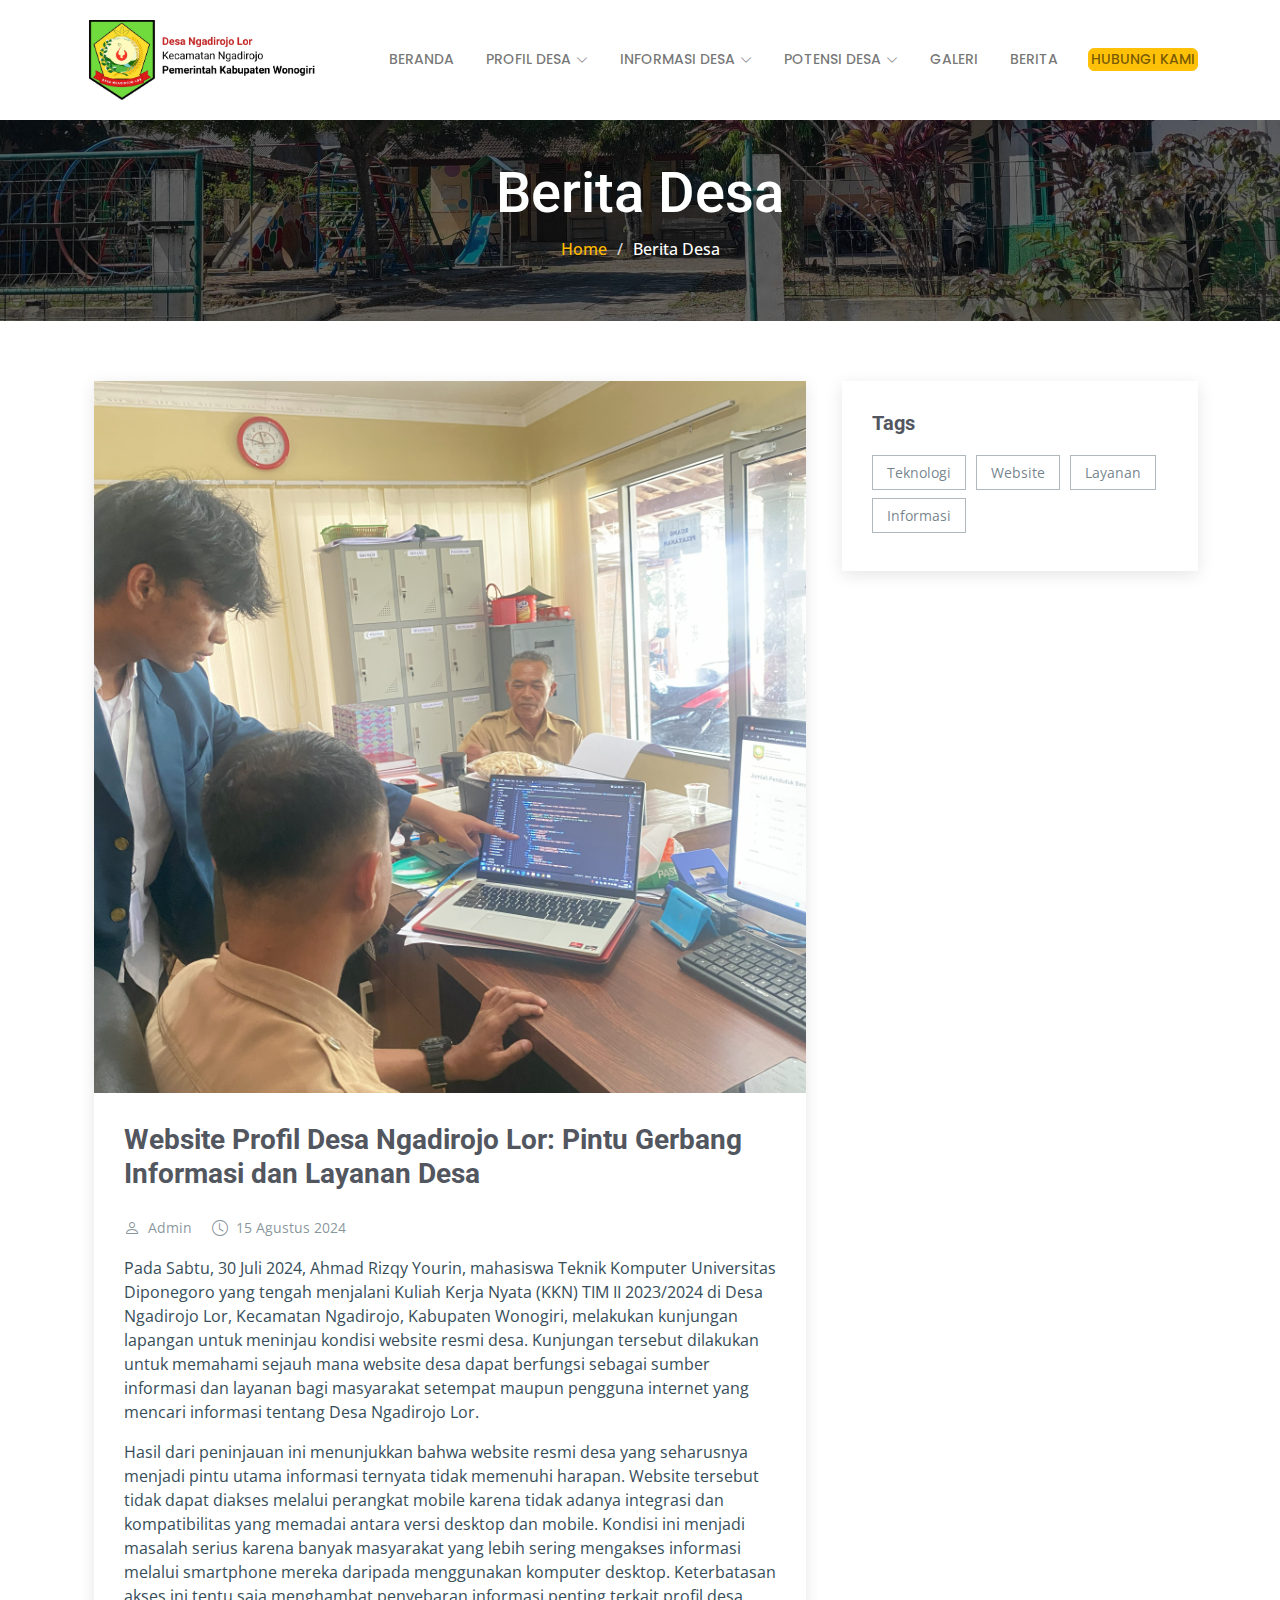
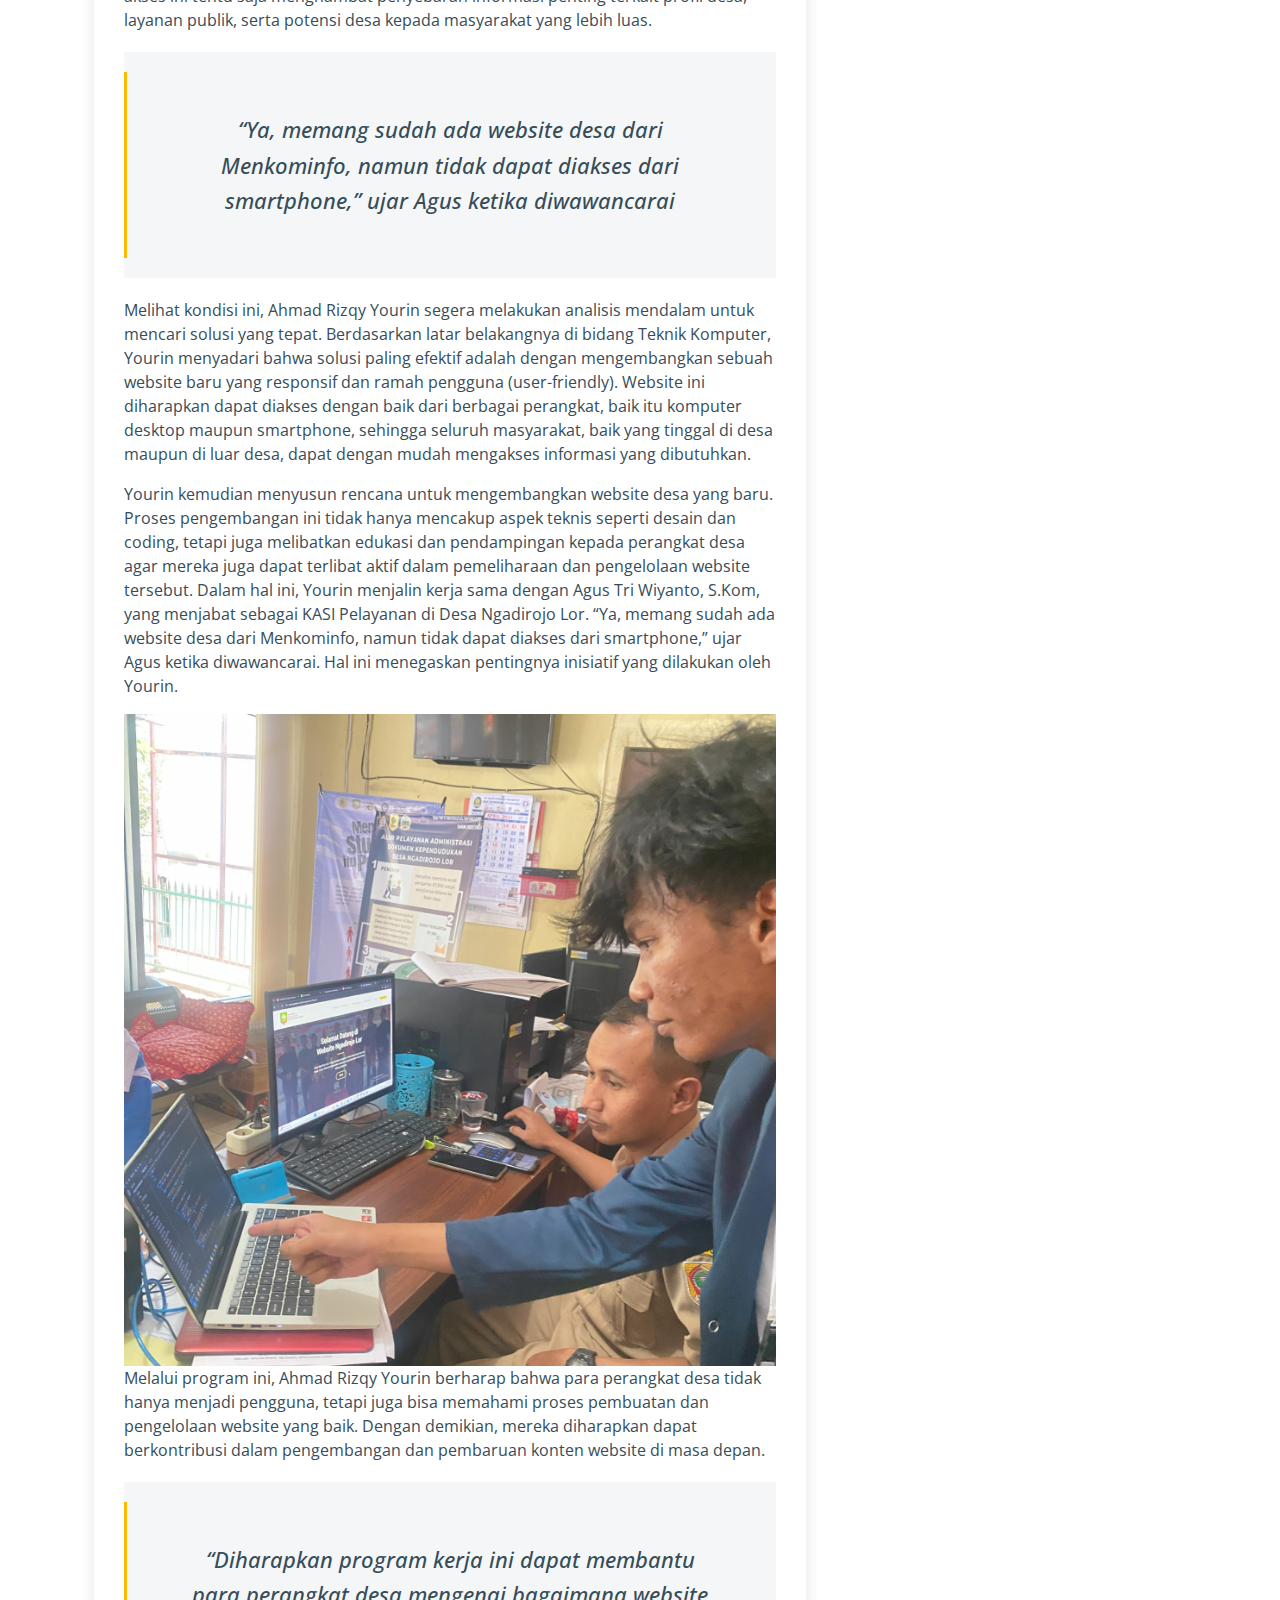
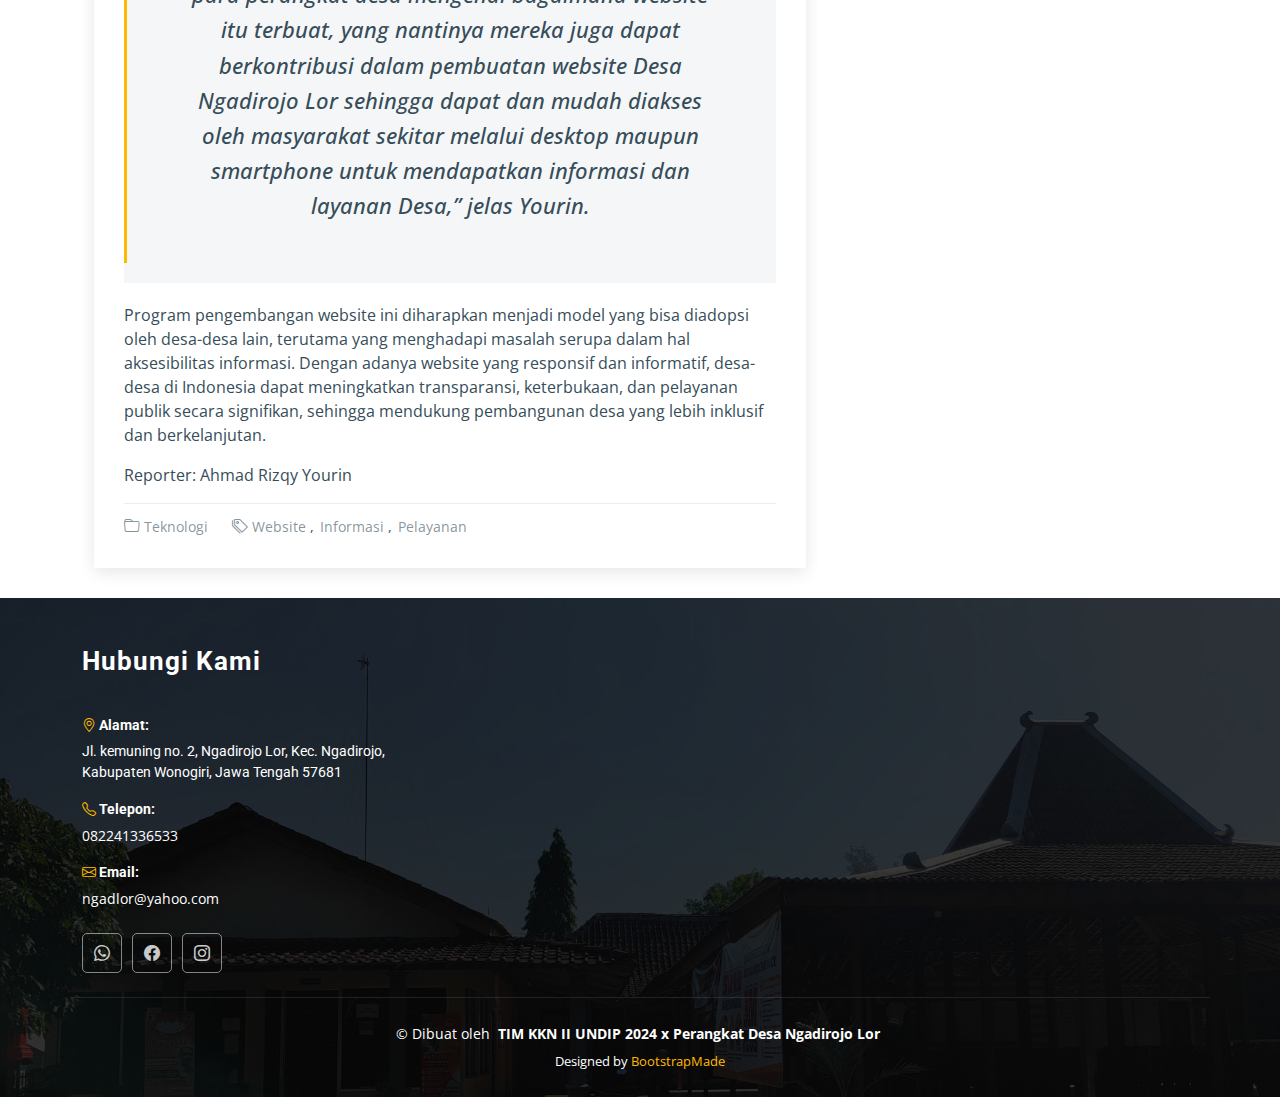
==== commit 4ea2cbb4: "push berita 1" ====
--- a/blog-details.html
+++ b/blog-details.html
@@ -3,7 +3,7 @@
   <head>
     <meta charset="utf-8" />
     <meta content="width=device-width, initial-scale=1.0" name="viewport" />
-    <title>Blog Details - UpConstruction Bootstrap Template</title>
+    <title>Website Ngadirojo Lor</title>
     <meta content="" name="description" />
     <meta content="" name="keywords" />
 
@@ -114,7 +114,9 @@
       <!-- Page Title -->
       <div
         class="page-title dark-background"
-        style="background-image: url(assets/img/page-title-bg.jpg)"
+        style="
+          background-image: url(assets/img/hero-carousel/hero-carousel-1.jpeg);
+        "
       >
         <div class="container position-relative">
           <h1>Berita Desa</h1>
@@ -144,124 +146,140 @@
                   </div>
 
                   <h2 class="title">
-                    Dolorum optio tempore voluptas dignissimos cumque fuga qui
-                    quibusdam quia
+                    Website Profil Desa Ngadirojo Lor: Pintu Gerbang Informasi
+                    dan Layanan Desa
                   </h2>
 
                   <div class="meta-top">
                     <ul>
                       <li class="d-flex align-items-center">
                         <i class="bi bi-person"></i>
-                        <a href="blog-details.html">John Doe</a>
+                        <a href="blog-details.html">Admin</a>
                       </li>
                       <li class="d-flex align-items-center">
                         <i class="bi bi-clock"></i>
                         <a href="blog-details.html"
-                          ><time datetime="2020-01-01">Jan 1, 2022</time></a
+                          ><time datetime="2020-01-01">15 Agustus 2024</time></a
                         >
                       </li>
-                      <li class="d-flex align-items-center">
-                        <i class="bi bi-chat-dots"></i>
-                        <a href="blog-details.html">12 Comments</a>
-                      </li>
                     </ul>
                   </div>
                   <!-- End meta top -->
 
                   <div class="content">
                     <p>
-                      Similique neque nam consequuntur ad non maxime aliquam
-                      quas. Quibusdam animi praesentium. Aliquam et laboriosam
-                      eius aut nostrum quidem aliquid dicta. Et eveniet enim.
-                      Qui velit est ea dolorem doloremque deleniti aperiam unde
-                      soluta. Est cum et quod quos aut ut et sit sunt. Voluptate
-                      porro consequatur assumenda perferendis dolore.
-                    </p>
-
-                    <p>
-                      Sit repellat hic cupiditate hic ut nemo. Quis nihil sunt
-                      non reiciendis. Sequi in accusamus harum vel aspernatur.
-                      Excepturi numquam nihil cumque odio. Et voluptate
-                      cupiditate.
+                      Pada Sabtu, 30 Juli 2024, Ahmad Rizqy Yourin, mahasiswa
+                      Teknik Komputer Universitas Diponegoro yang tengah
+                      menjalani Kuliah Kerja Nyata (KKN) TIM II 2023/2024 di
+                      Desa Ngadirojo Lor, Kecamatan Ngadirojo, Kabupaten
+                      Wonogiri, melakukan kunjungan lapangan untuk meninjau
+                      kondisi website resmi desa. Kunjungan tersebut dilakukan
+                      untuk memahami sejauh mana website desa dapat berfungsi
+                      sebagai sumber informasi dan layanan bagi masyarakat
+                      setempat maupun pengguna internet yang mencari informasi
+                      tentang Desa Ngadirojo Lor.
+                    </p>
+
+                    <p>
+                      Hasil dari peninjauan ini menunjukkan bahwa website resmi
+                      desa yang seharusnya menjadi pintu utama informasi
+                      ternyata tidak memenuhi harapan. Website tersebut tidak
+                      dapat diakses melalui perangkat mobile karena tidak adanya
+                      integrasi dan kompatibilitas yang memadai antara versi
+                      desktop dan mobile. Kondisi ini menjadi masalah serius
+                      karena banyak masyarakat yang lebih sering mengakses
+                      informasi melalui smartphone mereka daripada menggunakan
+                      komputer desktop. Keterbatasan akses ini tentu saja
+                      menghambat penyebaran informasi penting terkait profil
+                      desa, layanan publik, serta potensi desa kepada masyarakat
+                      yang lebih luas.
                     </p>
 
                     <blockquote>
                       <p>
-                        Et vero doloremque tempore voluptatem ratione vel aut.
-                        Deleniti sunt animi aut. Aut eos aliquam doloribus minus
-                        autem quos.
+                        “Ya, memang sudah ada website desa dari Menkominfo,
+                        namun tidak dapat diakses dari smartphone,” ujar Agus
+                        ketika diwawancarai
                       </p>
                     </blockquote>
 
                     <p>
-                      Sed quo laboriosam qui architecto. Occaecati repellendus
-                      omnis dicta inventore tempore provident voluptas mollitia
-                      aliquid. Id repellendus quia. Asperiores nihil magni dicta
-                      est suscipit perspiciatis. Voluptate ex rerum assumenda
-                      dolores nihil quaerat. Dolor porro tempora et quibusdam
-                      voluptas. Beatae aut at ad qui tempore corrupti velit
-                      quisquam rerum. Omnis dolorum exercitationem harum qui qui
-                      blanditiis neque. Iusto autem itaque. Repudiandae hic quae
-                      aspernatur ea neque qui. Architecto voluptatem magni. Vel
-                      magnam quod et tempora deleniti error rerum nihil tempora.
-                    </p>
-
-                    <h3>Et quae iure vel ut odit alias.</h3>
-                    <p>
-                      Officiis animi maxime nulla quo et harum eum quis a. Sit
-                      hic in qui quos fugit ut rerum atque. Optio provident
-                      dolores atque voluptatem rem excepturi molestiae qui.
-                      Voluptatem laborum omnis ullam quibusdam perspiciatis
-                      nulla nostrum. Voluptatum est libero eum nesciunt aliquid
-                      qui. Quia et suscipit non sequi. Maxime sed odit. Beatae
-                      nesciunt nesciunt accusamus quia aut ratione aspernatur
-                      dolor. Sint harum eveniet dicta exercitationem minima.
-                      Exercitationem omnis asperiores natus aperiam dolor
-                      consequatur id ex sed. Quibusdam rerum dolores sint
-                      consequatur quidem ea. Beatae minima sunt libero soluta
-                      sapiente in rem assumenda. Et qui odit voluptatem. Cum
-                      quibusdam voluptatem voluptatem accusamus mollitia aut
-                      atque aut.
+                      Melihat kondisi ini, Ahmad Rizqy Yourin segera melakukan
+                      analisis mendalam untuk mencari solusi yang tepat.
+                      Berdasarkan latar belakangnya di bidang Teknik Komputer,
+                      Yourin menyadari bahwa solusi paling efektif adalah dengan
+                      mengembangkan sebuah website baru yang responsif dan ramah
+                      pengguna (user-friendly). Website ini diharapkan dapat
+                      diakses dengan baik dari berbagai perangkat, baik itu
+                      komputer desktop maupun smartphone, sehingga seluruh
+                      masyarakat, baik yang tinggal di desa maupun di luar desa,
+                      dapat dengan mudah mengakses informasi yang dibutuhkan.
+                    </p>
+
+                    <p>
+                      Yourin kemudian menyusun rencana untuk mengembangkan
+                      website desa yang baru. Proses pengembangan ini tidak
+                      hanya mencakup aspek teknis seperti desain dan coding,
+                      tetapi juga melibatkan edukasi dan pendampingan kepada
+                      perangkat desa agar mereka juga dapat terlibat aktif dalam
+                      pemeliharaan dan pengelolaan website tersebut. Dalam hal
+                      ini, Yourin menjalin kerja sama dengan Agus Tri Wiyanto,
+                      S.Kom, yang menjabat sebagai KASI Pelayanan di Desa
+                      Ngadirojo Lor. “Ya, memang sudah ada website desa dari
+                      Menkominfo, namun tidak dapat diakses dari smartphone,”
+                      ujar Agus ketika diwawancarai. Hal ini menegaskan
+                      pentingnya inisiatif yang dilakukan oleh Yourin.
                     </p>
                     <img
-                      src="assets/img/blog/blog-inside-post.jpg"
+                      src="assets/img/blog/blog-inside-post-1.jpg"
                       class="img-fluid"
                       alt=""
                     />
 
-                    <h3>
-                      Ut repellat blanditiis est dolore sunt dolorum quae.
-                    </h3>
-                    <p>
-                      Rerum ea est assumenda pariatur quasi et quam. Facilis nam
-                      porro amet nostrum. In assumenda quia quae a id
-                      praesentium. Quos deleniti libero sed occaecati aut porro
-                      autem. Consectetur sed excepturi sint non placeat quia
-                      repellat incidunt labore. Autem facilis hic dolorum
-                      dolores vel. Consectetur quasi id et optio praesentium aut
-                      asperiores eaque aut. Explicabo omnis quibusdam esse. Ex
-                      libero illum iusto totam et ut aut blanditiis. Veritatis
-                      numquam ut illum ut a quam vitae.
-                    </p>
-                    <p>
-                      Alias quia non aliquid. Eos et ea velit. Voluptatem maxime
-                      enim omnis ipsa voluptas incidunt. Nulla sit eaque
-                      mollitia nisi asperiores est veniam.
-                    </p>
+                    <p>
+                      Melalui program ini, Ahmad Rizqy Yourin berharap bahwa
+                      para perangkat desa tidak hanya menjadi pengguna, tetapi
+                      juga bisa memahami proses pembuatan dan pengelolaan
+                      website yang baik. Dengan demikian, mereka diharapkan
+                      dapat berkontribusi dalam pengembangan dan pembaruan
+                      konten website di masa depan.
+                    </p>
+                    <blockquote>
+                      <p>
+                        “Diharapkan program kerja ini dapat membantu para
+                        perangkat desa mengenai bagaimana website itu terbuat,
+                        yang nantinya mereka juga dapat berkontribusi dalam
+                        pembuatan website Desa Ngadirojo Lor sehingga dapat dan
+                        mudah diakses oleh masyarakat sekitar melalui desktop
+                        maupun smartphone untuk mendapatkan informasi dan
+                        layanan Desa,” jelas Yourin.
+                      </p>
+                    </blockquote>
+                    <p>
+                      Program pengembangan website ini diharapkan menjadi model
+                      yang bisa diadopsi oleh desa-desa lain, terutama yang
+                      menghadapi masalah serupa dalam hal aksesibilitas
+                      informasi. Dengan adanya website yang responsif dan
+                      informatif, desa-desa di Indonesia dapat meningkatkan
+                      transparansi, keterbukaan, dan pelayanan publik secara
+                      signifikan, sehingga mendukung pembangunan desa yang lebih
+                      inklusif dan berkelanjutan.
+                    </p>
+                    <p>Reporter: Ahmad Rizqy Yourin</p>
                   </div>
                   <!-- End post content -->
 
                   <div class="meta-bottom">
                     <i class="bi bi-folder"></i>
                     <ul class="cats">
-                      <li><a href="#">Business</a></li>
+                      <li><a href="#">Teknologi</a></li>
                     </ul>
 
                     <i class="bi bi-tags"></i>
                     <ul class="tags">
-                      <li><a href="#">Creative</a></li>
-                      <li><a href="#">Tips</a></li>
-                      <li><a href="#">Marketing</a></li>
+                      <li><a href="#">Website</a></li>
+                      <li><a href="#">Informasi</a></li>
+                      <li><a href="#">Pelayanan</a></li>
                     </ul>
                   </div>
                   <!-- End meta bottom -->
@@ -285,34 +303,8 @@
               </div> -->
               <!--/Search Widget -->
 
-              <!-- Categories Widget -->
-              <div class="categories-widget widget-item">
-                <h3 class="widget-title">Categories</h3>
-                <ul class="mt-3">
-                  <li>
-                    <a href="#">General <span>(25)</span></a>
-                  </li>
-                  <li>
-                    <a href="#">Lifestyle <span>(12)</span></a>
-                  </li>
-                  <li>
-                    <a href="#">Travel <span>(5)</span></a>
-                  </li>
-                  <li>
-                    <a href="#">Design <span>(22)</span></a>
-                  </li>
-                  <li>
-                    <a href="#">Creative <span>(8)</span></a>
-                  </li>
-                  <li>
-                    <a href="#">Educaion <span>(14)</span></a>
-                  </li>
-                </ul>
-              </div>
-              <!--/Categories Widget -->
-
               <!-- Recent Posts Widget -->
-              <div class="recent-posts-widget widget-item">
+              <!-- <div class="recent-posts-widget widget-item">
                 <h3 class="widget-title">Recent Posts</h3>
 
                 <div class="post-item">
@@ -330,7 +322,6 @@
                     <time datetime="2020-01-01">Jan 1, 2020</time>
                   </div>
                 </div>
-                <!-- End recent post item-->
 
                 <div class="post-item">
                   <img
@@ -345,7 +336,6 @@
                     <time datetime="2020-01-01">Jan 1, 2020</time>
                   </div>
                 </div>
-                <!-- End recent post item-->
 
                 <div class="post-item">
                   <img
@@ -362,7 +352,6 @@
                     <time datetime="2020-01-01">Jan 1, 2020</time>
                   </div>
                 </div>
-                <!-- End recent post item-->
 
                 <div class="post-item">
                   <img
@@ -379,7 +368,6 @@
                     <time datetime="2020-01-01">Jan 1, 2020</time>
                   </div>
                 </div>
-                <!-- End recent post item-->
 
                 <div class="post-item">
                   <img
@@ -396,25 +384,17 @@
                     <time datetime="2020-01-01">Jan 1, 2020</time>
                   </div>
                 </div>
-                <!-- End recent post item-->
-              </div>
+              </div> -->
               <!--/Recent Posts Widget -->
 
               <!-- Tags Widget -->
               <div class="tags-widget widget-item">
                 <h3 class="widget-title">Tags</h3>
                 <ul>
-                  <li><a href="#">App</a></li>
-                  <li><a href="#">IT</a></li>
-                  <li><a href="#">Business</a></li>
-                  <li><a href="#">Mac</a></li>
-                  <li><a href="#">Design</a></li>
-                  <li><a href="#">Office</a></li>
-                  <li><a href="#">Creative</a></li>
-                  <li><a href="#">Studio</a></li>
-                  <li><a href="#">Smart</a></li>
-                  <li><a href="#">Tips</a></li>
-                  <li><a href="#">Marketing</a></li>
+                  <li><a href="#">Teknologi</a></li>
+                  <li><a href="#">Website</a></li>
+                  <li><a href="#">Layanan</a></li>
+                  <li><a href="#">Informasi</a></li>
                 </ul>
               </div>
               <!--/Tags Widget -->
@@ -444,13 +424,11 @@
               </p>
               <p class="mt-3">
                 <strong
-                  ><a href="tel:085325142300"
-                    ><i class="bi bi-telephone"></i
-                  ></a>
+                  ><a href="082241336533"><i class="bi bi-telephone"></i></a>
                   Telepon:</strong
                 >
               </p>
-              <span>085325142300 </span>
+              <span>082241336533</span>
               <p class="mt-3">
                 <strong
                   ><a href="mailto:ngadlor@yahoo.com"
@@ -462,7 +440,7 @@
               <span>ngadlor@yahoo.com</span>
             </div>
             <div class="social-links d-flex mt-4">
-              <a href="https://wa.me/+6285325142300"
+              <a href="https://wa.me/+6282241336533"
                 ><i class="bi bi-whatsapp"></i
               ></a>
               <a href="https://www.facebook.com/ngadlor.wonogiri"
@@ -479,7 +457,9 @@
       <div class="container copyright text-center mt-4">
         <p>
           © <span>Dibuat oleh</span>
-          <strong class="px-1 sitename">TIM KKN II UNDIP 2024</strong>
+          <strong class="px-1 sitename"
+            >TIM KKN II UNDIP 2024 x Perangkat Desa Ngadirojo Lor</strong
+          >
         </p>
         <div class="credits">
           <!-- All the links in the footer should remain intact. -->
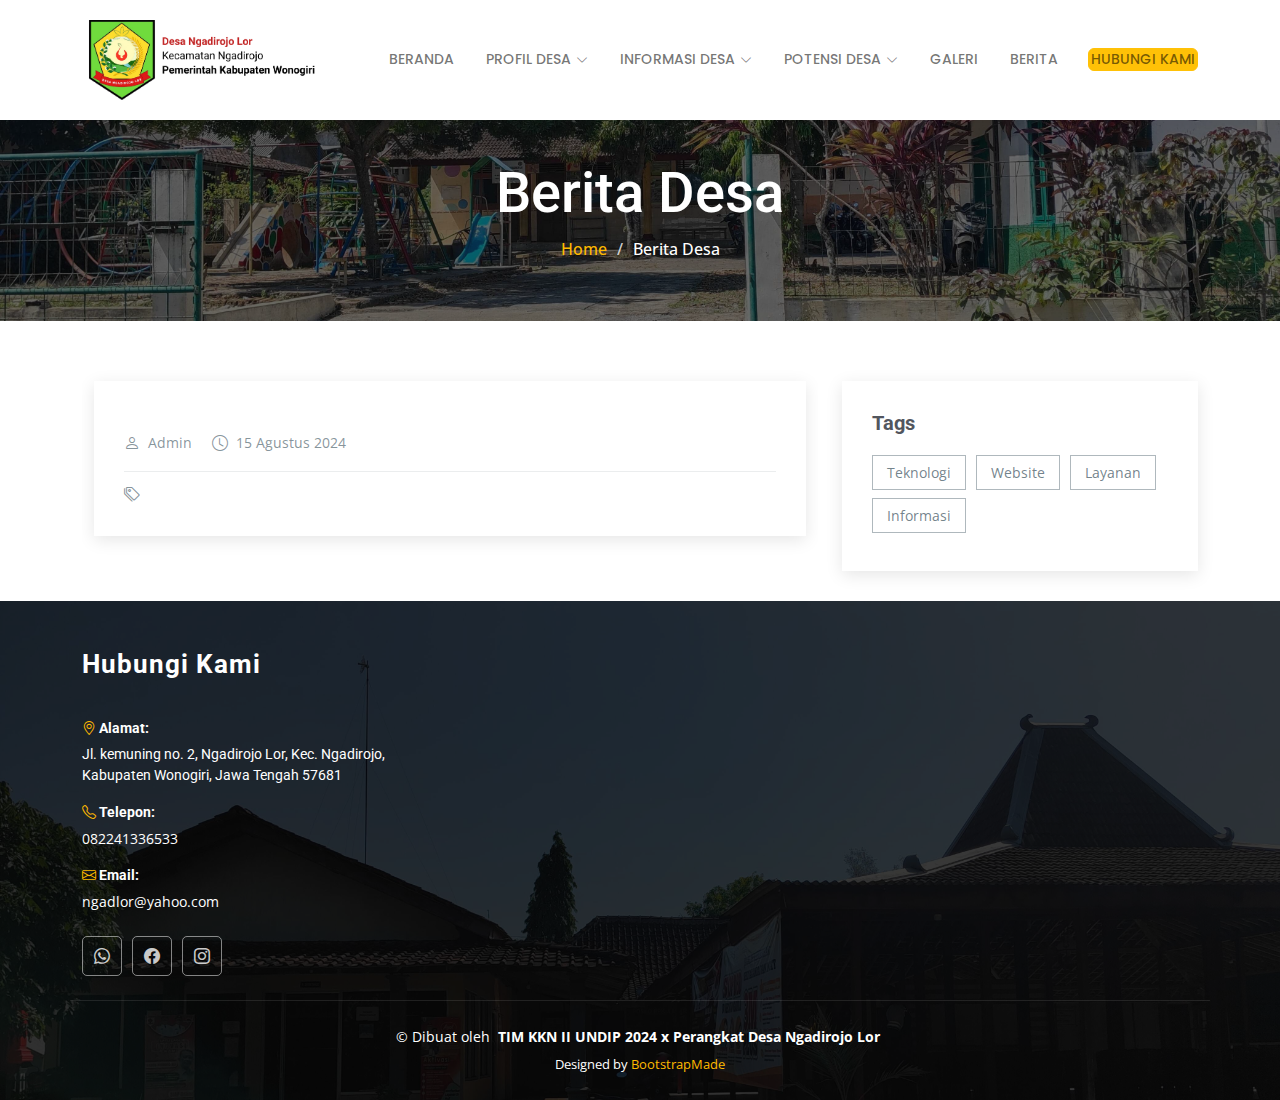
==== commit 8686744c: "push pembuatan article menggunakan json" ====
--- a/blog-details.html
+++ b/blog-details.html
@@ -133,153 +133,40 @@
       <div class="container">
         <div class="row">
           <div class="col-lg-8">
-            <!-- Blog Details Section -->
             <section id="blog-details" class="blog-details section">
               <div class="container">
                 <article class="article">
                   <div class="post-img">
-                    <img
-                      src="assets/img/blog/blog-1.jpg"
-                      alt=""
-                      class="img-fluid"
-                    />
+                    <img id="blog-image" alt="" class="img-fluid" />
                   </div>
 
-                  <h2 class="title">
-                    Website Profil Desa Ngadirojo Lor: Pintu Gerbang Informasi
-                    dan Layanan Desa
-                  </h2>
+                  <h2 id="blog-title" class="title"></h2>
 
                   <div class="meta-top">
                     <ul>
                       <li class="d-flex align-items-center">
                         <i class="bi bi-person"></i>
-                        <a href="blog-details.html">Admin</a>
+                        <a id="blog-author" href="#">Admin</a>
                       </li>
                       <li class="d-flex align-items-center">
                         <i class="bi bi-clock"></i>
-                        <a href="blog-details.html"
-                          ><time datetime="2020-01-01">15 Agustus 2024</time></a
-                        >
+                        <a id="blog-date" href="#">
+                          <time datetime="2020-01-01">15 Agustus 2024</time>
+                        </a>
                       </li>
                     </ul>
                   </div>
                   <!-- End meta top -->
 
-                  <div class="content">
-                    <p>
-                      Pada Sabtu, 30 Juli 2024, Ahmad Rizqy Yourin, mahasiswa
-                      Teknik Komputer Universitas Diponegoro yang tengah
-                      menjalani Kuliah Kerja Nyata (KKN) TIM II 2023/2024 di
-                      Desa Ngadirojo Lor, Kecamatan Ngadirojo, Kabupaten
-                      Wonogiri, melakukan kunjungan lapangan untuk meninjau
-                      kondisi website resmi desa. Kunjungan tersebut dilakukan
-                      untuk memahami sejauh mana website desa dapat berfungsi
-                      sebagai sumber informasi dan layanan bagi masyarakat
-                      setempat maupun pengguna internet yang mencari informasi
-                      tentang Desa Ngadirojo Lor.
-                    </p>
-
-                    <p>
-                      Hasil dari peninjauan ini menunjukkan bahwa website resmi
-                      desa yang seharusnya menjadi pintu utama informasi
-                      ternyata tidak memenuhi harapan. Website tersebut tidak
-                      dapat diakses melalui perangkat mobile karena tidak adanya
-                      integrasi dan kompatibilitas yang memadai antara versi
-                      desktop dan mobile. Kondisi ini menjadi masalah serius
-                      karena banyak masyarakat yang lebih sering mengakses
-                      informasi melalui smartphone mereka daripada menggunakan
-                      komputer desktop. Keterbatasan akses ini tentu saja
-                      menghambat penyebaran informasi penting terkait profil
-                      desa, layanan publik, serta potensi desa kepada masyarakat
-                      yang lebih luas.
-                    </p>
-
-                    <blockquote>
-                      <p>
-                        “Ya, memang sudah ada website desa dari Menkominfo,
-                        namun tidak dapat diakses dari smartphone,” ujar Agus
-                        ketika diwawancarai
-                      </p>
-                    </blockquote>
-
-                    <p>
-                      Melihat kondisi ini, Ahmad Rizqy Yourin segera melakukan
-                      analisis mendalam untuk mencari solusi yang tepat.
-                      Berdasarkan latar belakangnya di bidang Teknik Komputer,
-                      Yourin menyadari bahwa solusi paling efektif adalah dengan
-                      mengembangkan sebuah website baru yang responsif dan ramah
-                      pengguna (user-friendly). Website ini diharapkan dapat
-                      diakses dengan baik dari berbagai perangkat, baik itu
-                      komputer desktop maupun smartphone, sehingga seluruh
-                      masyarakat, baik yang tinggal di desa maupun di luar desa,
-                      dapat dengan mudah mengakses informasi yang dibutuhkan.
-                    </p>
-
-                    <p>
-                      Yourin kemudian menyusun rencana untuk mengembangkan
-                      website desa yang baru. Proses pengembangan ini tidak
-                      hanya mencakup aspek teknis seperti desain dan coding,
-                      tetapi juga melibatkan edukasi dan pendampingan kepada
-                      perangkat desa agar mereka juga dapat terlibat aktif dalam
-                      pemeliharaan dan pengelolaan website tersebut. Dalam hal
-                      ini, Yourin menjalin kerja sama dengan Agus Tri Wiyanto,
-                      S.Kom, yang menjabat sebagai KASI Pelayanan di Desa
-                      Ngadirojo Lor. “Ya, memang sudah ada website desa dari
-                      Menkominfo, namun tidak dapat diakses dari smartphone,”
-                      ujar Agus ketika diwawancarai. Hal ini menegaskan
-                      pentingnya inisiatif yang dilakukan oleh Yourin.
-                    </p>
-                    <img
-                      src="assets/img/blog/blog-inside-post-1.jpg"
-                      class="img-fluid"
-                      alt=""
-                    />
-
-                    <p>
-                      Melalui program ini, Ahmad Rizqy Yourin berharap bahwa
-                      para perangkat desa tidak hanya menjadi pengguna, tetapi
-                      juga bisa memahami proses pembuatan dan pengelolaan
-                      website yang baik. Dengan demikian, mereka diharapkan
-                      dapat berkontribusi dalam pengembangan dan pembaruan
-                      konten website di masa depan.
-                    </p>
-                    <blockquote>
-                      <p>
-                        “Diharapkan program kerja ini dapat membantu para
-                        perangkat desa mengenai bagaimana website itu terbuat,
-                        yang nantinya mereka juga dapat berkontribusi dalam
-                        pembuatan website Desa Ngadirojo Lor sehingga dapat dan
-                        mudah diakses oleh masyarakat sekitar melalui desktop
-                        maupun smartphone untuk mendapatkan informasi dan
-                        layanan Desa,” jelas Yourin.
-                      </p>
-                    </blockquote>
-                    <p>
-                      Program pengembangan website ini diharapkan menjadi model
-                      yang bisa diadopsi oleh desa-desa lain, terutama yang
-                      menghadapi masalah serupa dalam hal aksesibilitas
-                      informasi. Dengan adanya website yang responsif dan
-                      informatif, desa-desa di Indonesia dapat meningkatkan
-                      transparansi, keterbukaan, dan pelayanan publik secara
-                      signifikan, sehingga mendukung pembangunan desa yang lebih
-                      inklusif dan berkelanjutan.
-                    </p>
-                    <p>Reporter: Ahmad Rizqy Yourin</p>
+                  <div class="content" id="blog-content">
+                    <!-- Blog content akan dimasukkan di sini -->
                   </div>
                   <!-- End post content -->
 
                   <div class="meta-bottom">
-                    <i class="bi bi-folder"></i>
-                    <ul class="cats">
-                      <li><a href="#">Teknologi</a></li>
-                    </ul>
-
                     <i class="bi bi-tags"></i>
-                    <ul class="tags">
-                      <li><a href="#">Website</a></li>
-                      <li><a href="#">Informasi</a></li>
-                      <li><a href="#">Pelayanan</a></li>
+                    <ul class="tags" id="blog-tags">
+                      <!-- Tags akan dimasukkan di sini -->
                     </ul>
                   </div>
                   <!-- End meta bottom -->
@@ -291,102 +178,6 @@
 
           <div class="col-lg-4 sidebar">
             <div class="widgets-container">
-              <!-- Search Widget -->
-              <!-- <div class="search-widget widget-item">
-                <h3 class="widget-title">Search</h3>
-                <form action="">
-                  <input type="text" />
-                  <button type="submit" title="Search">
-                    <i class="bi bi-search"></i>
-                  </button>
-                </form>
-              </div> -->
-              <!--/Search Widget -->
-
-              <!-- Recent Posts Widget -->
-              <!-- <div class="recent-posts-widget widget-item">
-                <h3 class="widget-title">Recent Posts</h3>
-
-                <div class="post-item">
-                  <img
-                    src="assets/img/blog/blog-recent-1.jpg"
-                    alt=""
-                    class="flex-shrink-0"
-                  />
-                  <div>
-                    <h4>
-                      <a href="blog-details.html"
-                        >Nihil blanditiis at in nihil autem</a
-                      >
-                    </h4>
-                    <time datetime="2020-01-01">Jan 1, 2020</time>
-                  </div>
-                </div>
-
-                <div class="post-item">
-                  <img
-                    src="assets/img/blog/blog-recent-2.jpg"
-                    alt=""
-                    class="flex-shrink-0"
-                  />
-                  <div>
-                    <h4>
-                      <a href="blog-details.html">Quidem autem et impedit</a>
-                    </h4>
-                    <time datetime="2020-01-01">Jan 1, 2020</time>
-                  </div>
-                </div>
-
-                <div class="post-item">
-                  <img
-                    src="assets/img/blog/blog-recent-3.jpg"
-                    alt=""
-                    class="flex-shrink-0"
-                  />
-                  <div>
-                    <h4>
-                      <a href="blog-details.html"
-                        >Id quia et et ut maxime similique occaecati ut</a
-                      >
-                    </h4>
-                    <time datetime="2020-01-01">Jan 1, 2020</time>
-                  </div>
-                </div>
-
-                <div class="post-item">
-                  <img
-                    src="assets/img/blog/blog-recent-4.jpg"
-                    alt=""
-                    class="flex-shrink-0"
-                  />
-                  <div>
-                    <h4>
-                      <a href="blog-details.html"
-                        >Laborum corporis quo dara net para</a
-                      >
-                    </h4>
-                    <time datetime="2020-01-01">Jan 1, 2020</time>
-                  </div>
-                </div>
-
-                <div class="post-item">
-                  <img
-                    src="assets/img/blog/blog-recent-5.jpg"
-                    alt=""
-                    class="flex-shrink-0"
-                  />
-                  <div>
-                    <h4>
-                      <a href="blog-details.html"
-                        >Et dolores corrupti quae illo quod dolor</a
-                      >
-                    </h4>
-                    <time datetime="2020-01-01">Jan 1, 2020</time>
-                  </div>
-                </div>
-              </div> -->
-              <!--/Recent Posts Widget -->
-
               <!-- Tags Widget -->
               <div class="tags-widget widget-item">
                 <h3 class="widget-title">Tags</h3>
@@ -494,5 +285,45 @@
 
     <!-- Main JS File -->
     <script src="assets/js/main.js"></script>
+
+    <!-- Data JSON -->
+    <script>
+      // Get URL parameters
+      const urlParams = new URLSearchParams(window.location.search);
+      const blogId = urlParams.get("id");
+
+      // Fetch JSON data
+      fetch("blog-details.json")
+        .then((response) => response.json())
+        .then((data) => {
+          const article = data.find((item) => item.id === parseInt(blogId));
+
+          if (article) {
+            document.getElementById("blog-image").src = article.image;
+            document.getElementById("blog-title").textContent = article.title;
+            document.getElementById("blog-author").textContent = article.author;
+            document.getElementById("blog-date").textContent = article.date;
+
+            // Insert blog content
+            const contentElement = document.getElementById("blog-content");
+            contentElement.innerHTML = article.content
+              .map((paragraph) => `<p>${paragraph}</p>`)
+              .join("");
+
+            // Insert blog inside image
+            contentElement.innerHTML += `<img src="${article.imageInside}" class="img-fluid" alt="" />`;
+
+            // Insert tags
+            const tagsElement = document.getElementById("blog-tags");
+            tagsElement.innerHTML = article.tags
+              .map((tag) => `<li><a href="#">${tag}</a></li>`)
+              .join("");
+          } else {
+            // Handle case where article is not found
+            console.error("Article not found");
+          }
+        })
+        .catch((error) => console.error("Error fetching blog details:", error));
+    </script>
   </body>
 </html>
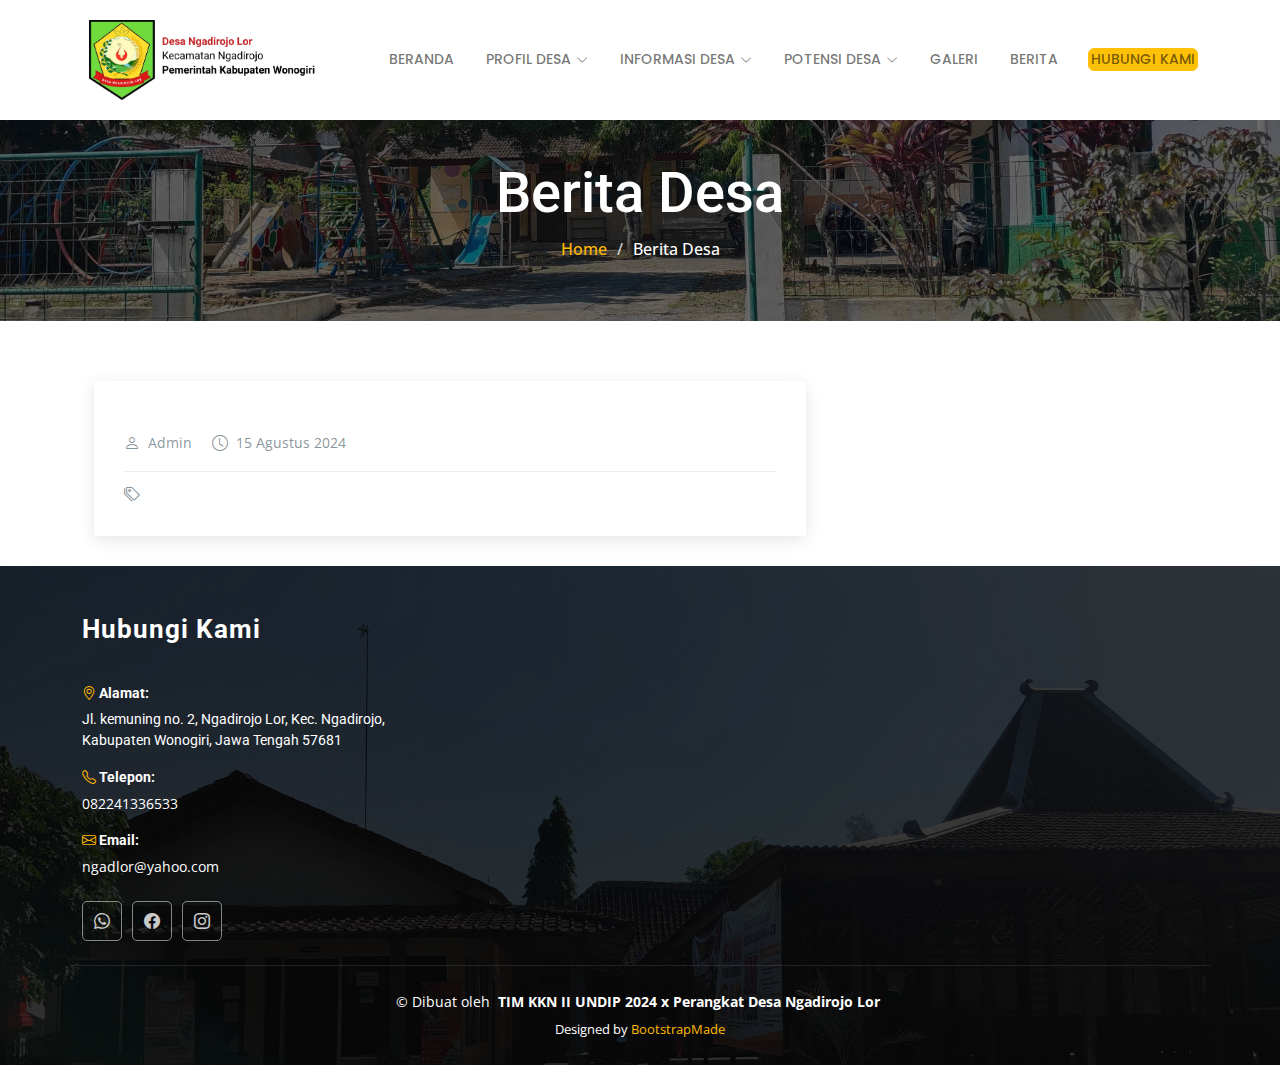
==== commit a18c7dcf: "push finishing section berita" ====
--- a/blog-details.html
+++ b/blog-details.html
@@ -174,22 +174,6 @@
               </div>
             </section>
             <!-- /Blog Details Section -->
-          </div>
-
-          <div class="col-lg-4 sidebar">
-            <div class="widgets-container">
-              <!-- Tags Widget -->
-              <div class="tags-widget widget-item">
-                <h3 class="widget-title">Tags</h3>
-                <ul>
-                  <li><a href="#">Teknologi</a></li>
-                  <li><a href="#">Website</a></li>
-                  <li><a href="#">Layanan</a></li>
-                  <li><a href="#">Informasi</a></li>
-                </ul>
-              </div>
-              <!--/Tags Widget -->
-            </div>
           </div>
         </div>
       </div>
